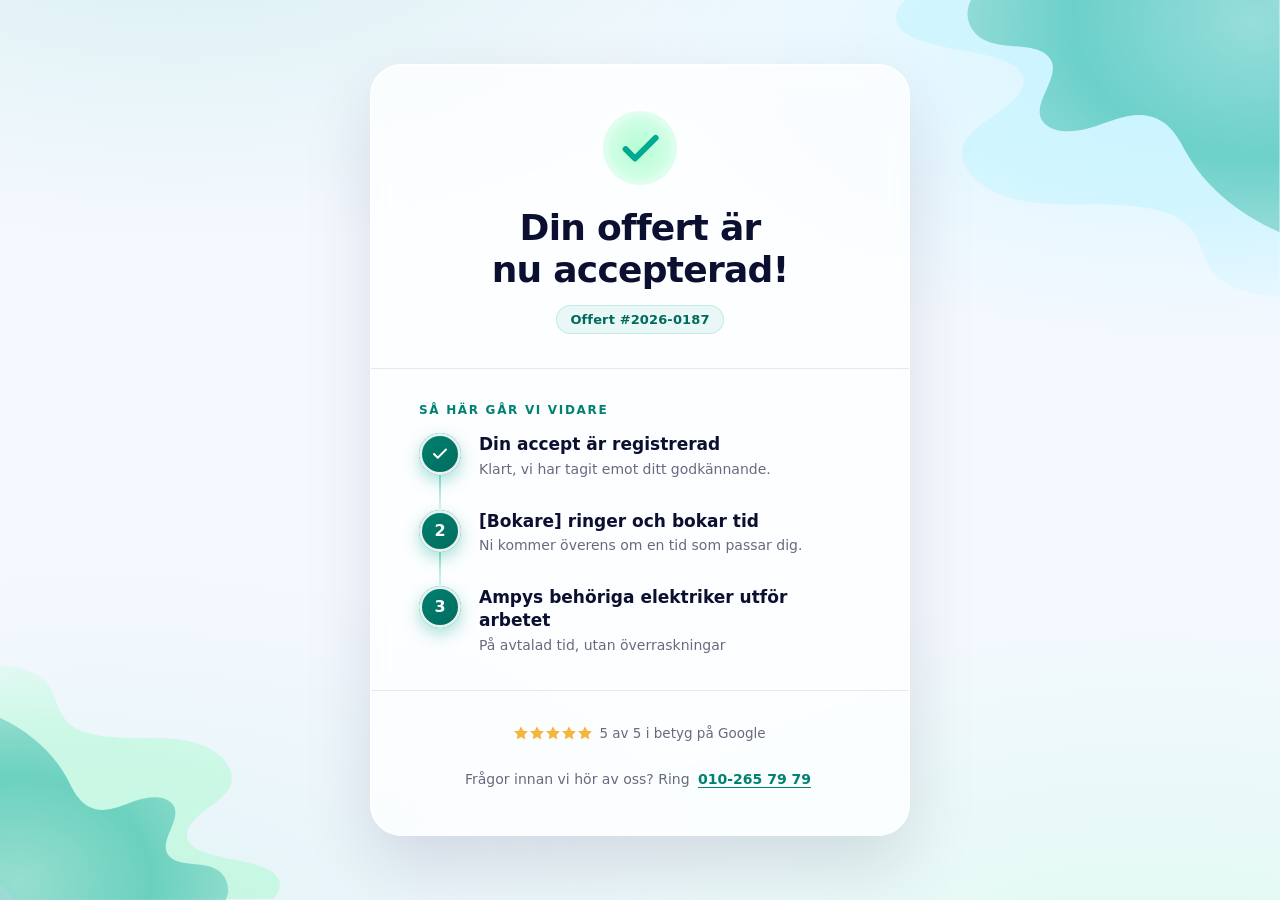
==== index.html @ ddfde717 "Google-betyget: "5 av 5 i betyg på Google" Samma ägarbekräftade sträng som offertsidan.  Co-Authored" ====
<!DOCTYPE html>
<html lang="sv">
<head>
  <meta charset="UTF-8">
  <meta name="viewport" content="width=device-width, initial-scale=1.0">
  <title>Offert accepterad · Ampy</title>
  <meta name="robots" content="noindex, nofollow">
  <meta name="referrer" content="no-referrer">
  <!-- Utan preload upptäcks fonten först när styles.css är parsad. På mobilnät
       hinner den inte före första målningen, och när den landar flyttas hela
       kortet 8 px (justify-content:center) — uppmätt CLS 0,125. -->
  <link rel="preload" href="fonts/Outfit-latin.woff2" as="font" type="font/woff2" crossorigin>
  <link rel="stylesheet" href="styles.css">
  <style>html,body{margin:0;padding:0;}</style>
</head>
<body>
<div class="oa">
  <svg class="oa__aurora oa__aurora--top" xmlns="http://www.w3.org/2000/svg" width="399" height="308" viewBox="0 0 399 308" fill="none" aria-hidden="true"><path opacity="0.55" d="M398.501 19.1624V307.416C377.203 307.609 355.83 302.624 342.317 293.968C312.351 274.723 324.249 243.073 290.832 225.49C271.296 215.211 241.478 212.776 213.863 212.505C186.248 212.274 157.751 213.588 131.605 208.757C82.3243 199.637 54.8562 166.596 75.5674 141.361C85.1886 129.652 102.742 120.339 116.035 109.712C129.329 99.0458 138.436 85.3657 128.668 73.6951C108.838 50.0062 34.0715 54.798 7.77845 32.9254C-4.04606 23.1097 -1.54896 10.2412 9.61455 0.0390625H391.001L398.501 19.1624Z" fill="url(#at_p0t)"></path><path opacity="0.6" d="M398.499 0V241.34C355.859 222.68 321.444 193.856 302.503 160.131C293.654 144.379 284.851 125.261 262.485 120.588C244.078 116.765 225.536 124.967 208.24 130.948C190.9 136.928 167.201 139.967 155.151 129.052C133.764 109.64 178.361 77.2222 157.196 57.6797C143.857 45.3595 116.646 50.4248 97.2152 43.8562C76.1396 36.6993 69.2478 15.8497 77.9626 0H398.499Z" fill="url(#at_p1t)"></path><defs><radialGradient id="at_p0t" cx="0" cy="0" r="1" gradientUnits="userSpaceOnUse" gradientTransform="translate(322.819 40.5771) scale(663.35 349.037)"><stop offset="0.5" stop-color="#b6f2ff"></stop><stop offset="1" stop-color="#f5f9ff"></stop></radialGradient><radialGradient id="at_p1t" cx="0" cy="0" r="1" gradientUnits="userSpaceOnUse" gradientTransform="translate(372.244 23.8562) scale(378.832 278.434)"><stop stop-color="#5cc5b6"></stop><stop offset="0.5" stop-color="#00a991"></stop><stop offset="0.87" stop-color="#5cc5b6"></stop></radialGradient></defs></svg>
  <svg class="oa__aurora oa__aurora--bottom" xmlns="http://www.w3.org/2000/svg" width="270" height="226" viewBox="0 0 270 226" fill="none" aria-hidden="true"><path opacity="0.55" d="M1.26485e-06 210.532L1.96698e-05 0.00397235C14.4308 -0.137147 28.9113 3.50376 38.0674 9.82597C58.37 23.8816 50.3087 46.9971 72.95 59.8391C86.1865 67.3467 106.39 69.1248 125.1 69.3224C143.81 69.4917 163.117 68.5321 180.832 72.0602C214.222 78.7211 232.833 102.853 218.8 121.283C212.281 129.835 200.389 136.637 191.382 144.399C182.375 152.188 176.205 162.18 182.823 170.703C196.258 188.005 246.915 184.505 264.73 200.48C272.741 207.649 271.05 217.047 263.486 224.499L14.5 225L1.26485e-06 210.532Z" fill="url(#at_p0b)"></path><path opacity="0.6" d="M3.05544e-05 225.579L3.06452e-05 50C28.9339 63.6081 52.2862 84.628 65.139 109.223C71.143 120.71 77.1168 134.652 92.2928 138.06C104.784 140.848 117.365 134.866 129.101 130.505C140.868 126.144 156.949 123.927 165.125 131.887C179.638 146.043 149.376 169.685 163.737 183.936C172.789 192.921 191.253 189.227 204.438 194.017C218.739 199.237 223.416 214.441 217.502 226L3.05544e-05 225.579Z" fill="url(#at_p1b)"></path><defs><radialGradient id="at_p0b" cx="0" cy="0" r="1" gradientUnits="userSpaceOnUse" gradientTransform="translate(51.2778 194.892) rotate(-180) scale(449.445 254.921)"><stop offset="0.5" stop-color="#a0fbc9"></stop><stop offset="1" stop-color="#f5f9ff"></stop></radialGradient><radialGradient id="at_p1b" cx="0" cy="0" r="1" gradientUnits="userSpaceOnUse" gradientTransform="translate(17.8152 208.603) rotate(-180) scale(257.059 203.052)"><stop stop-color="#5cc5b6"></stop><stop offset="0.5" stop-color="#00a991"></stop><stop offset="0.87" stop-color="#5cc5b6"></stop></radialGradient></defs></svg>

  <main class="oa__card">
    <!-- 1 · confirmation -->
    <section class="oa__section oa__head">
      <div class="oa__check" aria-hidden="true">
        <span class="oa__halo"></span>
        <svg class="oa__check-svg" width="100" height="100" viewBox="0 0 174 174" fill="none" xmlns="http://www.w3.org/2000/svg">
          <rect class="oa__disc" x="12" y="12" width="150" height="150" rx="75" fill="#55FF9A" fill-opacity="0.2" stroke="#ffffff" stroke-opacity="0.18" stroke-width="24"></rect>
          <path class="oa__tick" d="M118.582 66.3379L76.862 108.207L57.8984 89.1754" stroke="#00A991" stroke-width="12" stroke-linecap="round" stroke-linejoin="round"></path>
        </svg>
      </div>
      <h1 class="oa__title">Din offert är nu accepterad!</h1>
      <span class="oa__ref">Offert <span data-oa="offert.referens">#2026-0187</span></span>
    </section>

    <!-- 2 · what happens next -->
    <section class="oa__section">
      <div class="oa__next">
      <h2 class="oa__eyebrow">Så här går vi vidare</h2>
      <ol class="oa__steps">
        <li class="oa__step">
          <span class="oa__node" aria-hidden="true"><svg viewBox="0 0 24 24"><path d="M20 6L9 17l-5-5"/></svg></span>
          <span class="oa__step-text">Din accept är registrerad<small>Klart, vi har tagit emot ditt godkännande.</small></span>
        </li>
        <li class="oa__step">
          <span class="oa__node" aria-hidden="true"><span>2</span></span>
          <span class="oa__step-text">[Bokare] ringer och bokar tid<small>Ni kommer överens om en tid som passar dig.</small></span>
        </li>
        <li class="oa__step">
          <span class="oa__node" aria-hidden="true"><span>3</span></span>
          <span class="oa__step-text">Ampys behöriga elektriker utför arbetet<small>På avtalad tid, utan överraskningar</small></span>
        </li>
      </ol>
      </div>
    </section>

    <!-- 3 · trust + contact + close -->
    <section class="oa__section">
      <div class="oa__trust">
        <span class="oa__trust-item">
          <span class="oa__stars" aria-hidden="true">
            <svg viewBox="0 0 24 24" aria-hidden="true"><path d="M12 .587l3.668 7.431 8.2 1.192-5.934 5.784 1.401 8.166L12 18.896l-7.335 3.864 1.401-8.166L.132 9.21l8.2-1.192z"/></svg>
            <svg viewBox="0 0 24 24" aria-hidden="true"><path d="M12 .587l3.668 7.431 8.2 1.192-5.934 5.784 1.401 8.166L12 18.896l-7.335 3.864 1.401-8.166L.132 9.21l8.2-1.192z"/></svg>
            <svg viewBox="0 0 24 24" aria-hidden="true"><path d="M12 .587l3.668 7.431 8.2 1.192-5.934 5.784 1.401 8.166L12 18.896l-7.335 3.864 1.401-8.166L.132 9.21l8.2-1.192z"/></svg>
            <svg viewBox="0 0 24 24" aria-hidden="true"><path d="M12 .587l3.668 7.431 8.2 1.192-5.934 5.784 1.401 8.166L12 18.896l-7.335 3.864 1.401-8.166L.132 9.21l8.2-1.192z"/></svg>
            <svg viewBox="0 0 24 24" aria-hidden="true"><path d="M12 .587l3.668 7.431 8.2 1.192-5.934 5.784 1.401 8.166L12 18.896l-7.335 3.864 1.401-8.166L.132 9.21l8.2-1.192z"/></svg>
          </span>
          5 av 5 i betyg på Google
        </span>
      </div>
      <p class="oa__contact">Frågor innan vi hör av oss? Ring <a href="tel:+46102657979">010-265 79 79</a></p>
    </section>
  </main>
</div>
<script src="script.js"></script>
</body>
</html>
---- styles.css ----
/* Outfit självhostad. Sidan hämtade typsnittet från Google: enda sidan i hela
   flödet som gjorde det, och därmed enda sidan som bytte till systemtypsnitt
   när requesten inte gick fram (uppmätt: document.fonts.size === 0 och h1
   renderad i system-ui när fonts.gstatic.com blockerades). Filerna är
   samma produktionssubset som offertsidan använder. */
@font-face {
  font-family: 'Outfit'; font-style: normal; font-weight: 300 700; font-display: swap;
  src: url(fonts/Outfit-latin-ext.woff2) format('woff2');
  unicode-range: U+0100-02BA, U+02BD-02C5, U+02C7-02CC, U+02CE-02D7, U+02DD-02FF, U+0304, U+0308, U+0329, U+1D00-1DBF, U+1E00-1E9F, U+1EF2-1EFF, U+2020, U+20A0-20AB, U+20AD-20C0, U+2113, U+2C60-2C7F, U+A720-A7FF;
}
@font-face {
  font-family: 'Outfit'; font-style: normal; font-weight: 300 700; font-display: swap;
  src: url(fonts/Outfit-latin.woff2) format('woff2');
  unicode-range: U+0000-00FF, U+0131, U+0152-0153, U+02BB-02BC, U+02C6, U+02DA, U+02DC, U+0304, U+0308, U+0329, U+2000-206F, U+20AC, U+2122, U+2191, U+2193, U+2212, U+2215, U+FEFF, U+FFFD;
}

/* =========================================================================
   Ampy offert-accepterad-sida — styles  (scoped to .oa, all px, no deps)
   Same design language as the locked tack-sida (aurora + glass card + teal +
   Outfit + pale-mint check). Register: calm / serious / reassuring.
   v4 — first-principles review pass (composition · typography · a11y).
   ========================================================================= */
.oa{
  --ink:#0b1030; --ink-soft:rgba(11,16,48,.62);
  --teal:#00a991; --teal-deep:#018271; --teal-ink:#016a5d; --gold:#f6b53d; --line:rgba(11,16,48,.09);
  --ease:cubic-bezier(.16,.84,.44,1); --ease-soft:cubic-bezier(.33,1,.68,1);
  position:relative; z-index:0;
  min-height:100vh; min-height:100dvh;
  display:flex; flex-direction:column; align-items:center; justify-content:center;
  gap:16px; padding:clamp(32px,5vw,64px) clamp(16px,1.25vw + 12px,28px);
  overflow:hidden; box-sizing:border-box;
  font-family:"Outfit", system-ui, -apple-system, "Segoe UI", Roboto, sans-serif;
  color:var(--ink);
  background:
    radial-gradient(115% 85% at 14% -12%, rgba(0,169,145,.12) 0%, rgba(0,169,145,0) 46%),
    radial-gradient(105% 75% at 94% 6%,  rgba(182,242,255,.48) 0%, rgba(182,242,255,0) 44%),
    radial-gradient(120% 95% at 90% 112%, rgba(160,251,201,.28) 0%, rgba(160,251,201,0) 48%),
    radial-gradient(115% 90% at 8% 104%, rgba(0,169,145,.08) 0%, rgba(0,169,145,0) 46%),
    #f5f9ff;
  background-attachment:fixed;
  -webkit-font-smoothing:antialiased; text-rendering:optimizeLegibility;
}
.oa *,.oa *::before,.oa *::after{ box-sizing:border-box; }
.oa__aurora{ position:absolute; z-index:0; pointer-events:none; user-select:none; opacity:.8; height:auto; }
.oa__aurora--top{ top:0; right:0; width:clamp(200px,30vw,400px); }
.oa__aurora--bottom{ bottom:0; left:0; width:clamp(150px,22vw,280px); }

/* the sectioned glass card */
.oa__card{
  position:relative; z-index:1; width:100%; max-width:540px;
  display:flex; flex-direction:column;
  background:rgba(255,255,255,.74);
  border:1px solid rgba(255,255,255,.9);
  border-radius:clamp(24px,0.83vw + 21px,32px);
  box-shadow:0 30px 70px rgba(9,11,50,.12), inset 0 1px 0 rgba(255,255,255,.6);
  -webkit-backdrop-filter:blur(16px) saturate(1.1); backdrop-filter:blur(16px) saturate(1.1);
  overflow:hidden;
}
.oa__section{ padding:clamp(24px,3vw,34px) clamp(24px,4vw,48px); }
.oa__section + .oa__section{ border-top:1px solid var(--line); }

/* --- confirmation head --- */
.oa__head{ display:flex; flex-direction:column; align-items:center; text-align:center; gap:14px;
  padding-top:clamp(28px,3.4vw,40px); padding-bottom:clamp(24px,3vw,34px); }
.oa__check{ position:relative; width:clamp(72px,8.4vw,86px); height:clamp(72px,8.4vw,86px); display:grid; place-items:center;
  margin-bottom:2px; }
.oa__check-svg{ position:relative; z-index:2; width:100%; height:100%; overflow:visible; }
.oa__halo{ position:absolute; inset:6%; z-index:1; border-radius:50%;
  background:radial-gradient(circle, rgba(85,255,154,.30) 0%, rgba(85,255,154,0) 72%); animation:oa-halo 4s var(--ease-soft) infinite; }
.oa__disc{ transform-origin:center; animation:oa-disc 640ms var(--ease) both; }
.oa__tick{ stroke-dasharray:120; stroke-dashoffset:120; animation:oa-tick 560ms var(--ease) 300ms both; }
@keyframes oa-disc{ 0%{ transform:scale(.62); opacity:0; } 62%{ transform:scale(1.05); } 100%{ transform:scale(1); opacity:1; } }
@keyframes oa-tick{ to{ stroke-dashoffset:0; } }
@keyframes oa-halo{ 0%{ transform:scale(.8); opacity:0; } 34%{ opacity:.8; } 100%{ transform:scale(1.4); opacity:0; } }

.oa__title{ margin:0; font-size:clamp(26px,1.1vw + 23px,36px); line-height:1.16; font-weight:600; letter-spacing:-.02em; color:var(--ink); text-wrap:balance; }
.oa__ref{ display:inline-block; font-size:13px; font-weight:600; letter-spacing:.01em;
  color:var(--teal-ink); background:rgba(0,169,145,.08); border:1px solid rgba(0,169,145,.16);
  padding:6px 13px; border-radius:999px; }

/* --- next-steps: centred group, internally left-aligned --- */
.oa__next{ width:fit-content; max-width:100%; margin-inline:auto; }
.oa__eyebrow{ margin:0 0 16px; font-size:12px; font-weight:600; text-transform:uppercase; letter-spacing:.14em; color:var(--teal-deep); }
.oa__steps{ list-style:none; margin:0; padding:0; display:flex; flex-direction:column; gap:30px; }
/* FYND: kopplingslinjen hade fast height:60px medan nod-till-nod-avståndet
   varierar med radbrytningen. Uppmätt vid 390px: avstånden är 66px och 77px,
   alltså synliga glapp på 6px och 17px, medan de vid 560px och uppåt är 35px
   och linjen i stället sköt 25px förbi. Ankras nu i steget och sträcks från
   nodens underkant till nästa nods överkant, vilket är exakt vid varje
   texthöjd. align-items:flex-start ger noden samma linje som stegrubriken
   i stället för att flyta mitt i textblocket. */
.oa__step{ position:relative; display:flex; align-items:flex-start; gap:18px; }
.oa__node{ position:relative; z-index:1; flex:0 0 auto; width:42px; height:42px; border-radius:50%;
  display:grid; place-items:center; /* Vit text mot den ljusa änden av gradienten mätte 2,87:1. Mörkare släkte,
     samma familj, med variablerna så färgerna inte kan glida isär igen. */
  background:linear-gradient(145deg,var(--teal-deep),var(--teal-ink));
  box-shadow:0 6px 16px rgba(0,169,145,.34), inset 0 0 0 3px rgba(255,255,255,.9); }
.oa__step:not(:last-child)::after{ content:""; position:absolute; z-index:0;
  left:21px; margin-left:-1px; width:2px; top:42px; height:calc(100% - 12px);
  background:linear-gradient(180deg, rgba(0,169,145,.42), rgba(0,169,145,.12)); }
.oa__node span{ font-size:16px; font-weight:600; color:#fff; line-height:1; }
.oa__node svg{ width:18px; height:18px; fill:none; stroke:#fff; stroke-width:2.6; stroke-linecap:round; stroke-linejoin:round; }
.oa__step-text{ font-size:17px; line-height:1.35; font-weight:600; color:var(--ink); }
.oa__step-text small{ display:block; font-size:14px; font-weight:400; color:var(--ink-soft); line-height:1.4; margin-top:4px; }

/* --- trust + contact + close --- */
.oa__trust{ display:flex; flex-wrap:wrap; align-items:center; justify-content:center; gap:10px 18px; text-align:center; }
.oa__trust-item{ display:inline-flex; align-items:center; gap:7px; font-size:13.5px; color:var(--ink-soft); }
.oa__stars{ display:inline-flex; gap:2px; }
.oa__stars svg{ width:14px; height:14px; fill:var(--gold); }
.oa__contact{ margin:16px 0 0; text-align:center; font-size:14px; color:var(--ink-soft); }
/* Sidans enda kontroll mätte 89x18 px på alla bredder, mot kravet 44x44.
   De negativa marginalerna håller radhöjden oförändrad. Understrykning gör
   att länken inte skiljs från brödtexten med enbart färg. */
.oa__contact a{ display:inline-flex; align-items:center; justify-content:center;
  min-height:44px; padding:0 10px; margin:0 -6px;
  color:var(--teal-deep); font-weight:600; white-space:nowrap;
  text-decoration:underline; text-underline-offset:3px; }

/* Fokusringen i teal mätte 2,91:1 mot kortytan. Navy är samma ring som
   offertsidan använder (shared.css) och mäter långt över 3:1. */
.oa a:focus-visible{ outline:3px solid #090b32; outline-offset:3px; border-radius:12px; }

/* mobile */
@media (max-width:560px){
  .oa__trust-item{ font-size:14px; }
  .oa__title{ font-size:clamp(27px,6.5vw,31px); }
}

/* motion safety */
@media (prefers-reduced-motion: reduce){
  .oa__disc,.oa__tick,.oa__halo{ animation:none !important; }
  .oa__tick{ stroke-dashoffset:0; } .oa__halo{ opacity:.5; transform:scale(1.1); }
}

/* print — an accepted avtal is a document people save/print */
@media print{
  .oa{ min-height:auto; padding:0; background:#fff !important; display:block; }
  .oa__aurora, .oa__halo{ display:none !important; }
  .oa__card{ max-width:100%; box-shadow:none; border:1px solid #d5d9e4; border-radius:8px;
    background:#fff; -webkit-backdrop-filter:none; backdrop-filter:none; }
  .oa__tick{ stroke-dashoffset:0 !important; animation:none !important; }
  .oa__disc{ animation:none !important; opacity:1 !important; transform:none !important; }
}
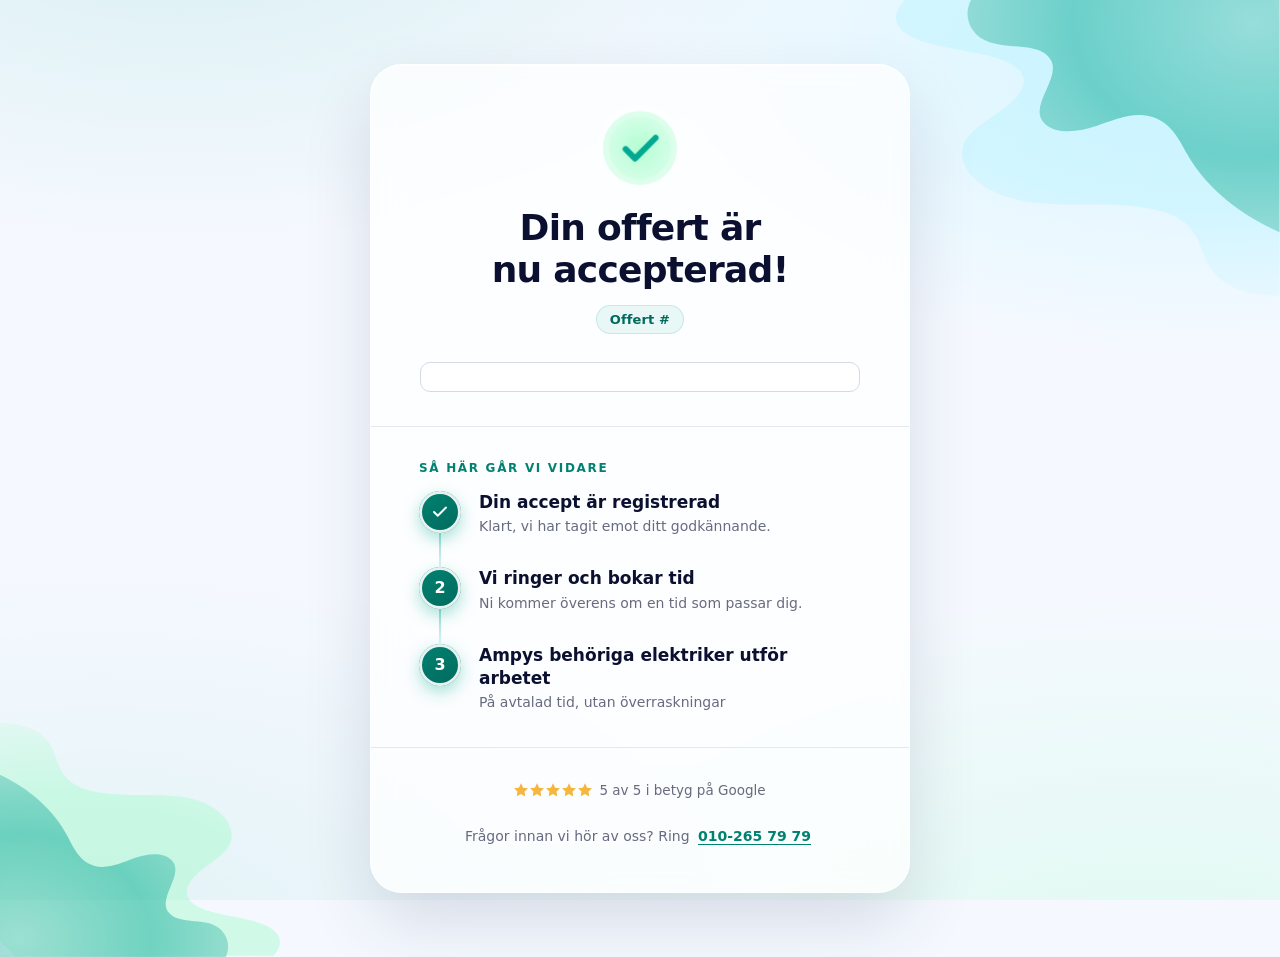
==== commit a90ec07d: "Sidan renderar ur ett kontrakt i stället för ur tre fasta strängar Orderbekräftelsen bar tre fält, v" ====
--- a/index.html
+++ b/index.html
@@ -3,7 +3,7 @@
 <head>
   <meta charset="UTF-8">
   <meta name="viewport" content="width=device-width, initial-scale=1.0">
-  <title>Offert accepterad · Ampy</title>
+  <title>Offert accepterad, Ampy</title>
   <meta name="robots" content="noindex, nofollow">
   <meta name="referrer" content="no-referrer">
   <!-- Utan preload upptäcks fonten först när styles.css är parsad. På mobilnät
@@ -28,32 +28,52 @@
           <path class="oa__tick" d="M118.582 66.3379L76.862 108.207L57.8984 89.1754" stroke="#00A991" stroke-width="12" stroke-linecap="round" stroke-linejoin="round"></path>
         </svg>
       </div>
-      <h1 class="oa__title">Din offert är nu accepterad!</h1>
-      <span class="oa__ref">Offert <span data-oa="offert.referens">#2026-0187</span></span>
+      <h1 class="oa__title" id="oaTitel">Din offert är nu accepterad!</h1>
+      <span class="oa__ref" id="oaRef" hidden><span id="oaRefEtikett">Offert</span> #<span id="oaRefNr" data-oa="offert.referens"></span></span>
+      <!-- KVITTOT. Sidan visade noll forekomster av "kr": kunden tryckte
+           acceptera pa ett belopp och fick tillbaka en bock utan tal.
+           Formen ar laddboxrepots egen, gemensamt/block/skarm-accept.html
+           rad 23 till 26, sa de tva kopiorna av skarmen inte drar isar.
+           Ett tal, inte ett kort: raderna star i sin egen sektion under. -->
+      <p class="oa__kvitto" id="oaKvitto" hidden>
+        <span class="oa__kvitto-rad"><span id="oaPaket"></span><b class="kr" id="oaTotal"></b></span>
+        <span class="oa__kvitto-not" id="oaKvittoNot"></span>
+      </p>
     </section>
 
-    <!-- 2 · what happens next -->
+    <!-- 2 · det kunden faktiskt accepterade -->
+    <section class="oa__section oa__order" id="oaOrder" hidden>
+      <h2 class="oa__eyebrow">Det här accepterade du</h2>
+      <p class="oa__prod" id="oaProd" hidden><b id="oaProdRubrik"></b><span id="oaProdUnder"></span></p>
+      <ul class="oa__rader" id="oaRader"></ul>
+      <p class="oa__not" id="oaNot" hidden></p>
+      <h3 class="oa__ingar-rubrik" id="oaIngarRubrik" hidden>Allt som ingår</h3>
+      <ul class="oa__ingar" id="oaIngar" hidden></ul>
+      <p class="oa__fin" id="oaFin" hidden></p>
+    </section>
+
+    <!-- 3 · what happens next -->
     <section class="oa__section">
       <div class="oa__next">
       <h2 class="oa__eyebrow">Så här går vi vidare</h2>
-      <ol class="oa__steps">
+      <ol class="oa__steps" id="oaSteps">
         <li class="oa__step">
           <span class="oa__node" aria-hidden="true"><svg viewBox="0 0 24 24"><path d="M20 6L9 17l-5-5"/></svg></span>
-          <span class="oa__step-text">Din accept är registrerad<small>Klart, vi har tagit emot ditt godkännande.</small></span>
+          <span class="oa__step-text"><span data-oa-steg="1">Din accept är registrerad</span><small data-oa-steg-under="1">Klart, vi har tagit emot ditt godkännande.</small></span>
         </li>
         <li class="oa__step">
           <span class="oa__node" aria-hidden="true"><span>2</span></span>
-          <span class="oa__step-text">[Bokare] ringer och bokar tid<small>Ni kommer överens om en tid som passar dig.</small></span>
+          <span class="oa__step-text"><span data-oa-steg="2">Vi ringer och bokar tid</span><small data-oa-steg-under="2">Ni kommer överens om en tid som passar dig.</small></span>
         </li>
         <li class="oa__step">
           <span class="oa__node" aria-hidden="true"><span>3</span></span>
-          <span class="oa__step-text">Ampys behöriga elektriker utför arbetet<small>På avtalad tid, utan överraskningar</small></span>
+          <span class="oa__step-text"><span data-oa-steg="3">Ampys behöriga elektriker utför arbetet</span><small data-oa-steg-under="3">På avtalad tid, utan överraskningar</small></span>
         </li>
       </ol>
       </div>
     </section>
 
-    <!-- 3 · trust + contact + close -->
+    <!-- 4 · trust + contact + close -->
     <section class="oa__section">
       <div class="oa__trust">
         <span class="oa__trust-item">
--- a/styles.css
+++ b/styles.css
@@ -78,6 +78,82 @@
   color:var(--teal-ink); background:rgba(0,169,145,.08); border:1px solid rgba(0,169,145,.16);
   padding:6px 13px; border-radius:999px; }
 
+/* --- kvittot i huvudet -------------------------------------------------
+   Ett tal, inte ett kort: sidan ar en bekraftelse och inte en andra offert.
+   Formen ar porterad ordagrant ur laddboxrepots gemensamt/system.css
+   rad 1371 till 1377, dar den bor bakom #skarmAccept. Tva skillnader, bada
+   avsiktliga: align-self:stretch gor rutan till en riktig ruta i stallet for
+   att krympa till sitt innehall i den centrerade kolumnen, och noten fylls
+   ur kontraktet i stallet for att sta som fast text. */
+/* UPPMATT: rutan blev 228 px bred i en 295 px bred spalt. align-self:stretch
+   ar utslaget sa fort marginalerna ar auto i tvarriktningen, for auto-
+   marginaler ater upp det fria utrymmet fore justeringen. width:100% loser
+   bredden mot behallaren oavsett align-items:center i .oa__head. */
+.oa__kvitto{ width:100%; display:flex; flex-direction:column; gap:4px;
+  margin:14px auto 0; max-width:440px; padding:12px 16px; text-align:left;
+  background:#fff; border:1px solid #d5d9e4; border-radius:10px; }
+.oa__kvitto-rad{ display:flex; justify-content:space-between; align-items:baseline; gap:16px;
+  font-size:15px; font-weight:600; color:#0b1030; }
+.oa__kvitto-rad > span:first-child{ min-width:0; overflow-wrap:break-word; }
+.oa__kvitto-rad b{ flex:0 0 auto; font-size:19px; font-weight:800;
+  font-variant-numeric:tabular-nums; white-space:nowrap; }
+.oa__kvitto-not{ font-size:12px; font-weight:400; color:#5b6480; }
+
+/* --- ordersektionen ----------------------------------------------------
+   Samma .oa__section-grammatik som de tre sektioner som redan fanns: samma
+   padding, samma harline over, samma eyebrow. Inga nya farger, ingen ny
+   radie, ingen ny skugga. Raderna ar laddboxrepots .o-sumrow i den har
+   sidans skala. */
+.oa__prod{ margin:0 0 14px; font-size:17px; line-height:1.35; font-weight:600; color:var(--ink); }
+.oa__prod span{ display:block; font-size:14px; font-weight:400; color:var(--ink-soft); margin-top:3px; }
+.oa__rader{ list-style:none; margin:0; padding:0; display:flex; flex-direction:column; }
+.oa__rader:empty{ display:none; }
+.oa__rad{ display:flex; align-items:baseline; justify-content:space-between; gap:14px;
+  padding:9px 0; border-top:1px solid var(--line); font-size:15px; line-height:1.35; }
+.oa__rad:first-child{ border-top:0; padding-top:0; }
+.oa__rad--huvud{ font-weight:600; }
+.oa__rad-text{ min-width:0; overflow-wrap:break-word; }
+.oa__rad-text small{ display:block; font-size:13px; font-weight:400; color:var(--ink-soft);
+  line-height:1.4; margin-top:2px; }
+/* Pottmarkningen ar INTE radens spec: den sager vilket avdrag raden hor till
+   och star bara nar ordern har tva potter. Samma behandling som
+   tillaggsmallens .o-art__pott (offerter/tillagg/stil.css rad 23): mindre,
+   ljusare, lite bredare satt, sa den laser som en etikett och inte som mer
+   text om produkten. */
+/* RAKNAT: rgba(11,16,48,.5) mot kortytan mater omkring 3,3:1, alltsa under
+   4,5:1 for brodtext i 11 px. --ink-soft (.62) ar den ljusaste ton sidan redan
+   anvander och mater over 4,5:1. Etiketten skiljs darfor med storlek och
+   sparrning, inte med annu ljusare gratt. */
+.oa__rad-pott{ font-size:11px !important; letter-spacing:.02em;
+  color:var(--ink-soft) !important; margin-top:3px !important; }
+.oa__rad-pris{ flex:0 0 auto; font-weight:600; font-variant-numeric:tabular-nums; white-space:nowrap; }
+/* "ingen kostnad nu" och "dras nar de bestallt" ar ord, inte tal. De far
+   darfor inte brodtextens vikt eller sifferbredden: en intresseanmalan som
+   ser ut som en prisrad laser som nagot kunden har kopt. */
+.oa__rad-pris--ord{ font-weight:400; font-size:13px; color:var(--ink-soft); white-space:normal; text-align:right; }
+.oa__not{ margin:10px 0 0; font-size:12.5px; line-height:1.45; color:var(--ink-soft); }
+.oa__ingar-rubrik{ margin:18px 0 10px; font-size:13px; font-weight:600; color:var(--ink); }
+.oa__ingar{ list-style:none; margin:0; padding:0; display:flex; flex-direction:column; gap:9px; font-size:15px; }
+.oa__ingar li{ display:flex; align-items:flex-start; gap:10px; line-height:1.35; }
+.oa__ingar li > span span{ display:block; font-size:13px; color:var(--ink-soft); line-height:1.4; margin-top:1px; }
+/* EN BOCK, INTE TVA. Samma vektor som varje punktlista i offerten,
+   gemensamt/bitar.py rad 10 till 11, sa listan pa bekraftelsen och listan i
+   offerten bar samma symbol. Brickan ritas i CSS, inte i svg: border-radius
+   ger en rund cirkel vid varje storlek. */
+.oa__bock{ flex:0 0 auto; width:18px; height:18px; margin-top:2px; border-radius:50%;
+  background:rgba(0,169,145,.12); display:grid; place-items:center; }
+.oa__bock svg{ width:11px; height:11px; fill:none; stroke:var(--teal-ink);
+  stroke-width:1.9; stroke-linecap:round; stroke-linejoin:round; }
+/* Finstilten. Villkoret star EN gang, har, och inte en gang per rad:
+   hedging-direktivet 2026-08-15. */
+.oa__fin{ margin:16px 0 0; font-size:12.5px; line-height:1.5; color:var(--ink-soft); }
+/* UPPMATT: lanken ar sidans enda kontroll utover telefonnumret och maste
+   ha 44 px traffyta. Inline i finstilten slog de 44 pixlarna ut radavstandet
+   i det stycke den stod i. Egen rad, egen traffyta, oforandrad brodtext. */
+.oa__fin a{ display:flex; align-items:center; width:fit-content; min-height:44px;
+  padding:0 8px; margin:2px 0 -6px -8px;
+  color:var(--teal-deep); font-weight:600; text-decoration:underline; text-underline-offset:3px; }
+
 /* --- next-steps: centred group, internally left-aligned --- */
 .oa__next{ width:fit-content; max-width:100%; margin-inline:auto; }
 .oa__eyebrow{ margin:0 0 16px; font-size:12px; font-weight:600; text-transform:uppercase; letter-spacing:.14em; color:var(--teal-deep); }
@@ -125,6 +201,9 @@
 @media (max-width:560px){
   .oa__trust-item{ font-size:14px; }
   .oa__title{ font-size:clamp(27px,6.5vw,31px); }
+  .oa__rad{ gap:10px; font-size:14.5px; }
+  .oa__ingar{ font-size:14.5px; }
+  .oa__kvitto-rad{ gap:10px; }
 }
 
 /* motion safety */
@@ -141,4 +220,11 @@
     background:#fff; -webkit-backdrop-filter:none; backdrop-filter:none; }
   .oa__tick{ stroke-dashoffset:0 !important; animation:none !important; }
   .oa__disc{ animation:none !important; opacity:1 !important; transform:none !important; }
-}
+  .oa__kvitto, .oa__order, .oa__rad, .oa__ingar li{ break-inside:avoid; }
+  /* Lasbart pa papper: .62 och #5b6480 mot vitt ar for ljust i tryck. */
+  .oa__fin, .oa__not, .oa__kvitto-not, .oa__rad-text small,
+  .oa__ingar li > span span, .oa__prod span{ color:#3b4256 !important; }
+  /* En understruken lank utan adress ar inget villkor pa papper. */
+  .oa__fin a{ display:inline; min-height:0; padding:0; margin:0; }
+  .oa__fin a::after{ content:" (" attr(href) ")"; font-weight:400; text-decoration:none; }
+}
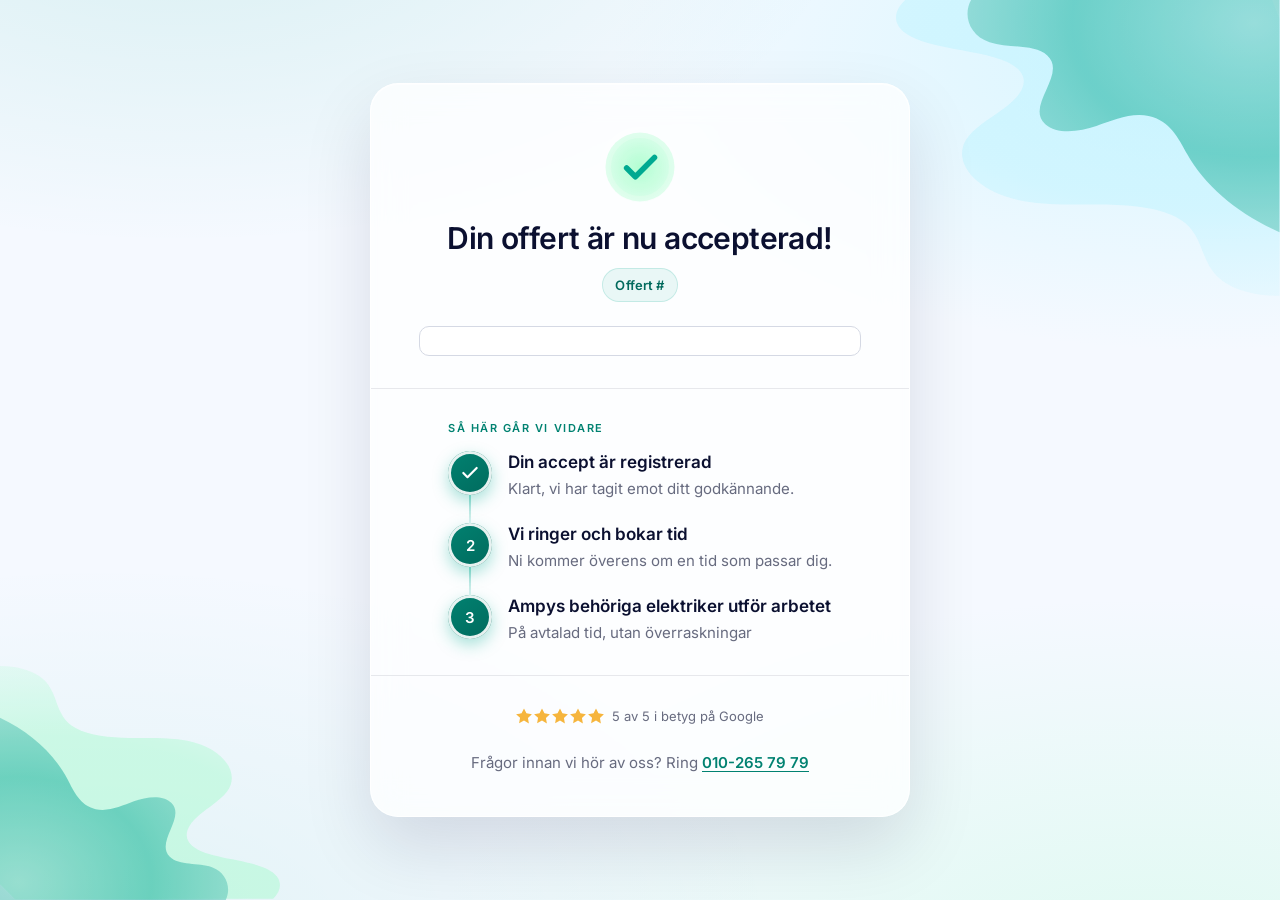
==== commit 29533a81: "Inter, självhostad: ägarbeslut 20 oktober implementerat Sidan stod i Outfit, alltså i husets typsnit" ====
--- a/index.html
+++ b/index.html
@@ -8,8 +8,11 @@
   <meta name="referrer" content="no-referrer">
   <!-- Utan preload upptäcks fonten först när styles.css är parsad. På mobilnät
        hinner den inte före första målningen, och när den landar flyttas hela
-       kortet 8 px (justify-content:center) — uppmätt CLS 0,125. -->
-  <link rel="preload" href="fonts/Outfit-latin.woff2" as="font" type="font/woff2" crossorigin>
+       kortet 8 px (justify-content:center): uppmätt CLS 0,125.
+       BARA latinfilen. latin-ext hämtas av unicode-range när ett tecken ur det
+       området står på sidan, och svensk text har inget sådant tecken: en preload
+       av båda hade hämtat 85 kB som aldrig används. -->
+  <link rel="preload" href="fonts/Inter-latin.woff2" as="font" type="font/woff2" crossorigin>
   <link rel="stylesheet" href="styles.css">
   <style>html,body{margin:0;padding:0;}</style>
 </head>
--- a/styles.css
+++ b/styles.css
@@ -1,21 +1,50 @@
-/* Outfit självhostad. Sidan hämtade typsnittet från Google: enda sidan i hela
-   flödet som gjorde det, och därmed enda sidan som bytte till systemtypsnitt
+/* INTER, SJÄLVHOSTAD.
+
+   ÄGARBESLUT 20 OKTOBER, ORDAGRANT UR OFFERTREPOTS bygg.py:
+       "Agarbeslut 20 okt: Inter for ALLA offertmallar. Storst x-hojd av de
+        fyra kandidaterna, och det ar hela skillnaden vid 13 och 15 px."
+   Vikterna där är 300;400;500;600;700;800, och gemensamt/system.css sätter
+   font-family:"Inter". Den här sidan stod kvar i Outfit, alltså i husets
+   typsnitt FRÅN FÖRE 16 oktober, och den kommentar som stod här påstod att
+   filerna var "samma produktionssubset som offertsidan använder". Det var
+   inte sant. Samma kort renderades i två typsnitt i två repon.
+
+   SJÄLVHOSTAD, OCH DET ÄR MED FLIT. Offertmallarna hämtar Inter från
+   fonts.googleapis.com, vilket skickar kundens IP-adress till Google på en
+   sida som bär hennes namn och hennes pris. Bekräftelsen gör det inte, och
+   den gör det inte heller av ett andra skäl: den hämtade typsnittet från
+   Google tidigare och var då enda sidan i flödet som bytte till systemtypsnitt
    när requesten inte gick fram (uppmätt: document.fonts.size === 0 och h1
-   renderad i system-ui när fonts.gstatic.com blockerades). Filerna är
-   samma produktionssubset som offertsidan använder. */
+   renderad i system-ui när fonts.gstatic.com blockerades).
+
+   VIKTOMFÅNGET ÄR 300 TILL 800, inte filens fulla 100 till 900: det är de
+   vikter ägaren beställde. Outfitfilen bar 300 till 700, så kvittots
+   font-weight:800 klamrades tyst till 700 i tolv dagar. Nu renderas den som
+   den är skriven.
+
+   Filerna är Inter 5.2.8 (@fontsource-variable/inter), OFL-1.1, licensen
+   ligger i fonts/Inter-OFL.txt. Unicode-områdena är ord för ord desamma som
+   Outfits var, så bytet är en ren ersättning: latin-ext hämtas bara om ett
+   tecken ur det området faktiskt står på sidan, vilket svensk text inte har. */
 @font-face {
-  font-family: 'Outfit'; font-style: normal; font-weight: 300 700; font-display: swap;
-  src: url(fonts/Outfit-latin-ext.woff2) format('woff2');
+  font-family: 'Inter'; font-style: normal; font-weight: 300 800; font-display: swap;
+  src: url(fonts/Inter-latin-ext.woff2) format('woff2');
   unicode-range: U+0100-02BA, U+02BD-02C5, U+02C7-02CC, U+02CE-02D7, U+02DD-02FF, U+0304, U+0308, U+0329, U+1D00-1DBF, U+1E00-1E9F, U+1EF2-1EFF, U+2020, U+20A0-20AB, U+20AD-20C0, U+2113, U+2C60-2C7F, U+A720-A7FF;
 }
 @font-face {
-  font-family: 'Outfit'; font-style: normal; font-weight: 300 700; font-display: swap;
-  src: url(fonts/Outfit-latin.woff2) format('woff2');
+  font-family: 'Inter'; font-style: normal; font-weight: 300 800; font-display: swap;
+  src: url(fonts/Inter-latin.woff2) format('woff2');
   unicode-range: U+0000-00FF, U+0131, U+0152-0153, U+02BB-02BC, U+02C6, U+02DA, U+02DC, U+0304, U+0308, U+0329, U+2000-206F, U+20AC, U+2122, U+2191, U+2193, U+2212, U+2215, U+FEFF, U+FFFD;
 }
 
 /* =========================================================================
-   Ampy offert-accepterad-sida — styles  (scoped to .oa, all px, no deps)
+   Ampy offert-accepterad-sida, styles. Scopad till .oa, inga beroenden.
+   VARJE langd kommer ur husets skalor i tokenblocket nedan. Undantagen ar
+   namngivna och bara dessa: kortets max-width 540, aurorans egna bredder,
+   harlinjer och ramar (1 px, 2 px), skuggor och blur, fokusringen (3 px),
+   understrykningens avstand (3 px), pillrets 999px och cirklarnas 50%,
+   samt bockens glyf pa 10 px, som ar husets eget matt i .o-bock svg.
+   verktyg/skala.py raknar dem at dig.
    Same design language as the locked tack-sida (aurora + glass card + teal +
    Outfit + pale-mint check). Register: calm / serious / reassuring.
    v4 — first-principles review pass (composition · typography · a11y).
@@ -24,12 +53,43 @@
   --ink:#0b1030; --ink-soft:rgba(11,16,48,.62);
   --teal:#00a991; --teal-deep:#018271; --teal-ink:#016a5d; --gold:#f6b53d; --line:rgba(11,16,48,.09);
   --ease:cubic-bezier(.16,.84,.44,1); --ease-soft:cubic-bezier(.33,1,.68,1);
+
+  /* ---- HUSETS SKALOR, ORDAGRANT UR gemensamt/system.css RAD 19 TILL 42 ----
+     Fore det har passet hade sidan 11 renderade typstorlekar (uppmatt i
+     Chrome vid 390 px: 27, 19, 17, 16, 15, 14.5, 14, 13, 12.5, 12, 11) dar
+     huset har SJU, och 18 langder utanfor avstandsskalan (3, 6, 7, 9, 10,
+     13, 14, 18, 28, 30, 34, 40). Ett varde utanfor skalan ar en bugg, inte
+     en smaksak (gemensamt/FALLOR.md, "Rytm och luft").
+
+     SPACING. Enda tillatna varden for gap, padding och margin. */
+  --s0:2px; --s1:4px; --s2:8px; --s3:12px; --s4:16px; --s5:24px; --s6:32px; --s7:48px; --s8:64px;
+  /* RYTM. Fyra nivaer, allt vertikalt avstand kommer harifran. */
+  --rytm-sektion:var(--s7);  /* 48, mellan kapitel */
+  --rytm-grupp:var(--s5);    /* 24, mellan grupper i ett kapitel */
+  --rytm-block:var(--s4);    /* 16, mellan block i en grupp */
+  --rytm-rad:var(--s2);      /* 8, mellan rader i en lista */
+  --rytm-nara:var(--s3);     /* 12, rubrik till sitt eget innehall */
+  /* STORLEKAR. Komponenters egna matt, aldrig spacing. 44 ar traffytans golv. */
+  --z1:16px; --z2:20px; --z3:24px; --z4:32px; --z5:44px; --z6:48px;
+  /* SJU TYPSTORLEKAR, inte fler. Brodtext ar 17 eller 15. */
+  --t1:30px; --t2:24px; --t3:20px; --t4:17px; --t5:15px; --t6:13px; --t7:11px;
+  /* RADIER. Husets fyra, plus 999px for pillret och 50% for cirklarna. */
+  --r1:10px; --r2:14px; --r3:20px; --r4:28px;
+  /* Bocken och noden ar komponentmatt. Noden ar z5, alltsa traffytans golv:
+     den ar inte klickbar, men 44 ar talet huset redan har for "sa stor ska
+     en rund kontroll vara", och kopplingslinjen raknas ur den. */
+  --nod:var(--z5);
+  --steg-gap:var(--rytm-grupp);
+  /* Bocken i hjalten ar sidans ENDA signaturfigur och har sitt eget matt. */
+  --check:80px;
+
   position:relative; z-index:0;
   min-height:100vh; min-height:100dvh;
   display:flex; flex-direction:column; align-items:center; justify-content:center;
-  gap:16px; padding:clamp(32px,5vw,64px) clamp(16px,1.25vw + 12px,28px);
+  gap:var(--s4); padding:clamp(var(--s6),5vw,var(--s8)) clamp(var(--s4),calc(1.25vw + var(--s3)),var(--s5));
   overflow:hidden; box-sizing:border-box;
-  font-family:"Outfit", system-ui, -apple-system, "Segoe UI", Roboto, sans-serif;
+  /* Samma stack som gemensamt/system.css rad 599, med Inter först. */
+  font-family:"Inter", system-ui, -apple-system, "Segoe UI", Roboto, sans-serif;
   color:var(--ink);
   background:
     radial-gradient(115% 85% at 14% -12%, rgba(0,169,145,.12) 0%, rgba(0,169,145,0) 46%),
@@ -51,19 +111,19 @@
   display:flex; flex-direction:column;
   background:rgba(255,255,255,.74);
   border:1px solid rgba(255,255,255,.9);
-  border-radius:clamp(24px,0.83vw + 21px,32px);
+  border-radius:var(--r4);
   box-shadow:0 30px 70px rgba(9,11,50,.12), inset 0 1px 0 rgba(255,255,255,.6);
   -webkit-backdrop-filter:blur(16px) saturate(1.1); backdrop-filter:blur(16px) saturate(1.1);
   overflow:hidden;
 }
-.oa__section{ padding:clamp(24px,3vw,34px) clamp(24px,4vw,48px); }
+.oa__section{ padding:clamp(var(--s5),3vw,var(--s6)) clamp(var(--s5),4vw,var(--s7)); }
 .oa__section + .oa__section{ border-top:1px solid var(--line); }
 
 /* --- confirmation head --- */
-.oa__head{ display:flex; flex-direction:column; align-items:center; text-align:center; gap:14px;
-  padding-top:clamp(28px,3.4vw,40px); padding-bottom:clamp(24px,3vw,34px); }
-.oa__check{ position:relative; width:clamp(72px,8.4vw,86px); height:clamp(72px,8.4vw,86px); display:grid; place-items:center;
-  margin-bottom:2px; }
+.oa__head{ display:flex; flex-direction:column; align-items:center; text-align:center; gap:var(--s3);
+  padding-top:clamp(var(--s6),3.4vw,var(--s7)); padding-bottom:clamp(var(--s5),3vw,var(--s6)); }
+.oa__check{ position:relative; width:var(--check); height:var(--check); display:grid; place-items:center;
+  margin-bottom:var(--s0); }
 .oa__check-svg{ position:relative; z-index:2; width:100%; height:100%; overflow:visible; }
 .oa__halo{ position:absolute; inset:6%; z-index:1; border-radius:50%;
   background:radial-gradient(circle, rgba(85,255,154,.30) 0%, rgba(85,255,154,0) 72%); animation:oa-halo 4s var(--ease-soft) infinite; }
@@ -73,10 +133,14 @@
 @keyframes oa-tick{ to{ stroke-dashoffset:0; } }
 @keyframes oa-halo{ 0%{ transform:scale(.8); opacity:0; } 34%{ opacity:.8; } 100%{ transform:scale(1.4); opacity:0; } }
 
-.oa__title{ margin:0; font-size:clamp(26px,1.1vw + 23px,36px); line-height:1.16; font-weight:600; letter-spacing:-.02em; color:var(--ink); text-wrap:balance; }
-.oa__ref{ display:inline-block; font-size:13px; font-weight:600; letter-spacing:.01em;
+/* UPPMATT: clampen landade pa 27 px vid 390 och 35,98 vid 1180, alltsa pa
+   ingen av husets sju storlekar och over toppsteget 30. Flat --t1, och
+   --t2 under 560 (bada husets egna steg). Husets .t-display ar ocksa flat
+   30 px, inte fluid. */
+.oa__title{ margin:0; font-size:var(--t1); line-height:1.16; font-weight:600; letter-spacing:-.02em; color:var(--ink); text-wrap:balance; }
+.oa__ref{ display:inline-block; font-size:var(--t6); font-weight:600; letter-spacing:.01em;
   color:var(--teal-ink); background:rgba(0,169,145,.08); border:1px solid rgba(0,169,145,.16);
-  padding:6px 13px; border-radius:999px; }
+  padding:var(--s2) var(--s3); border-radius:999px; }
 
 /* --- kvittot i huvudet -------------------------------------------------
    Ett tal, inte ett kort: sidan ar en bekraftelse och inte en andra offert.
@@ -89,32 +153,46 @@
    ar utslaget sa fort marginalerna ar auto i tvarriktningen, for auto-
    marginaler ater upp det fria utrymmet fore justeringen. width:100% loser
    bredden mot behallaren oavsett align-items:center i .oa__head. */
-.oa__kvitto{ width:100%; display:flex; flex-direction:column; gap:4px;
-  margin:14px auto 0; max-width:440px; padding:12px 16px; text-align:left;
-  background:#fff; border:1px solid #d5d9e4; border-radius:10px; }
-.oa__kvitto-rad{ display:flex; justify-content:space-between; align-items:baseline; gap:16px;
-  font-size:15px; font-weight:600; color:#0b1030; }
+/* UPPMATT 2026-10-24, fore och efter i Chrome: max-width:440px holl kvittot
+   smalare an raderna i sektionen under sa fort sektionens innermatt kom
+   over 440 px, alltsa fran omkring 590 px fonsterbredd och uppat. Vid
+   1180 matte kvittots hogerkant 810,0 och radernas 811,8: 1,8 px isar.
+   Talen staplas under varandra och ska vara lodratt i linje. Bredden styrs
+   nu av sektionens innermatt, som ar samma matt raderna far. Efter: 811,8
+   mot 811,8 vid 1180 och 348,1 mot 348,1 vid 390. */
+.oa__kvitto{ width:100%; display:flex; flex-direction:column; gap:var(--s1);
+  margin:var(--s3) auto 0; padding:var(--s3) var(--s4); text-align:left;
+  background:#fff; border:1px solid #d5d9e4; border-radius:var(--r1); }
+.oa__kvitto-rad{ display:flex; justify-content:space-between; align-items:baseline; gap:var(--s4);
+  font-size:var(--t5); font-weight:600; color:#0b1030; }
 .oa__kvitto-rad > span:first-child{ min-width:0; overflow-wrap:break-word; }
-.oa__kvitto-rad b{ flex:0 0 auto; font-size:19px; font-weight:800;
+.oa__kvitto-rad b{ flex:0 0 auto; font-size:var(--t3); font-weight:800;
   font-variant-numeric:tabular-nums; white-space:nowrap; }
-.oa__kvitto-not{ font-size:12px; font-weight:400; color:#5b6480; }
+.oa__kvitto-not{ font-size:var(--t6); font-weight:400; color:#5b6480; }
 
 /* --- ordersektionen ----------------------------------------------------
    Samma .oa__section-grammatik som de tre sektioner som redan fanns: samma
    padding, samma harline over, samma eyebrow. Inga nya farger, ingen ny
    radie, ingen ny skugga. Raderna ar laddboxrepots .o-sumrow i den har
    sidans skala. */
-.oa__prod{ margin:0 0 14px; font-size:17px; line-height:1.35; font-weight:600; color:var(--ink); }
-.oa__prod span{ display:block; font-size:14px; font-weight:400; color:var(--ink-soft); margin-top:3px; }
+/* VIKTEN 900 VAR INGEN DESIGN, DEN VAR EN UA-STANDARD. Produktnamnet står
+   i ett <b>, och webbläsarens font-weight:bolder räknar upp från stycket:
+   600 blir 900. Outfitfilen bar 300 till 700 och klamrade det tyst till
+   700, så ingen såg det. Inter bär 300 till 800 och hade renderat 800,
+   alltså tyngre än någon annan text på sidan utom totalen. Husets .t-h3 är
+   17/600, och det är vad produktraden är. Skrivet, inte ärvt. */
+.oa__prod{ margin:0 0 var(--s3); font-size:var(--t4); line-height:1.35; font-weight:600; color:var(--ink); }
+.oa__prod b{ font-weight:600; }
+.oa__prod span{ display:block; font-size:var(--t6); font-weight:400; color:var(--ink-soft); margin-top:var(--s1); }
 .oa__rader{ list-style:none; margin:0; padding:0; display:flex; flex-direction:column; }
 .oa__rader:empty{ display:none; }
-.oa__rad{ display:flex; align-items:baseline; justify-content:space-between; gap:14px;
-  padding:9px 0; border-top:1px solid var(--line); font-size:15px; line-height:1.35; }
+.oa__rad{ display:flex; align-items:baseline; justify-content:space-between; gap:var(--s3);
+  padding:var(--rytm-rad) 0; border-top:1px solid var(--line); font-size:var(--t5); line-height:1.35; }
 .oa__rad:first-child{ border-top:0; padding-top:0; }
 .oa__rad--huvud{ font-weight:600; }
 .oa__rad-text{ min-width:0; overflow-wrap:break-word; }
-.oa__rad-text small{ display:block; font-size:13px; font-weight:400; color:var(--ink-soft);
-  line-height:1.4; margin-top:2px; }
+.oa__rad-text small{ display:block; font-size:var(--t6); font-weight:400; color:var(--ink-soft);
+  line-height:1.4; margin-top:var(--s0); }
 /* Pottmarkningen ar INTE radens spec: den sager vilket avdrag raden hor till
    och star bara nar ordern har tva potter. Samma behandling som
    tillaggsmallens .o-art__pott (offerter/tillagg/stil.css rad 23): mindre,
@@ -124,86 +202,104 @@
    4,5:1 for brodtext i 11 px. --ink-soft (.62) ar den ljusaste ton sidan redan
    anvander och mater over 4,5:1. Etiketten skiljs darfor med storlek och
    sparrning, inte med annu ljusare gratt. */
-.oa__rad-pott{ font-size:11px !important; letter-spacing:.02em;
-  color:var(--ink-soft) !important; margin-top:3px !important; }
+.oa__rad-pott{ font-size:var(--t7) !important; letter-spacing:.02em;
+  color:var(--ink-soft) !important; margin-top:var(--s0) !important; }
 .oa__rad-pris{ flex:0 0 auto; font-weight:600; font-variant-numeric:tabular-nums; white-space:nowrap; }
 /* "ingen kostnad nu" och "dras nar de bestallt" ar ord, inte tal. De far
    darfor inte brodtextens vikt eller sifferbredden: en intresseanmalan som
    ser ut som en prisrad laser som nagot kunden har kopt. */
-.oa__rad-pris--ord{ font-weight:400; font-size:13px; color:var(--ink-soft); white-space:normal; text-align:right; }
-.oa__not{ margin:10px 0 0; font-size:12.5px; line-height:1.45; color:var(--ink-soft); }
-.oa__ingar-rubrik{ margin:18px 0 10px; font-size:13px; font-weight:600; color:var(--ink); }
-.oa__ingar{ list-style:none; margin:0; padding:0; display:flex; flex-direction:column; gap:9px; font-size:15px; }
-.oa__ingar li{ display:flex; align-items:flex-start; gap:10px; line-height:1.35; }
-.oa__ingar li > span span{ display:block; font-size:13px; color:var(--ink-soft); line-height:1.4; margin-top:1px; }
+.oa__rad-pris--ord{ font-weight:400; font-size:var(--t6); color:var(--ink-soft); white-space:normal; text-align:right; }
+.oa__not{ margin:var(--s3) 0 0; font-size:var(--t6); line-height:1.45; color:var(--ink-soft); }
+/* UPPMATT: rubriken stod i 13 px over en lista i 15, alltsa mindre an det
+   den rubricerar. Nu samma steg som raderna, med vikten som skillnad.
+   INTE ett steg UPP: pa servicebekraftelsen ar listan en jamlike till
+   jobbraden over den ("Byte av strombrytare och uttag", 15/600), och en
+   17 har hade gjort listan till sektionens huvudrubrik. */
+.oa__ingar-rubrik{ margin:var(--rytm-grupp) 0 var(--rytm-nara); font-size:var(--t5); font-weight:600; color:var(--ink); }
+/* Husets .o-ingar ar 13 px, men dar ar listan en detalj i ett valkort med
+   priset som hjalte. Pa servicebekraftelsen AR listan ordern: kunden har
+   inget annat att lasa. Darfor brodtextens 15. */
+.oa__ingar{ list-style:none; margin:0; padding:0; display:flex; flex-direction:column; gap:var(--s3); font-size:var(--t5); }
+.oa__ingar li{ display:flex; align-items:flex-start; gap:var(--s3); line-height:1.35; }
+.oa__ingar li > span span{ display:block; font-size:var(--t6); color:var(--ink-soft); line-height:1.4; margin-top:var(--s0); }
 /* EN BOCK, INTE TVA. Samma vektor som varje punktlista i offerten,
    gemensamt/bitar.py rad 10 till 11, sa listan pa bekraftelsen och listan i
    offerten bar samma symbol. Brickan ritas i CSS, inte i svg: border-radius
    ger en rund cirkel vid varje storlek. */
-.oa__bock{ flex:0 0 auto; width:18px; height:18px; margin-top:2px; border-radius:50%;
+.oa__bock{ flex:0 0 auto; width:var(--z1); height:var(--z1); margin-top:var(--s0); border-radius:50%;
   background:rgba(0,169,145,.12); display:grid; place-items:center; }
-.oa__bock svg{ width:11px; height:11px; fill:none; stroke:var(--teal-ink);
+.oa__bock svg{ width:10px; height:10px; fill:none; stroke:var(--teal-ink);
   stroke-width:1.9; stroke-linecap:round; stroke-linejoin:round; }
 /* Finstilten. Villkoret star EN gang, har, och inte en gang per rad:
    hedging-direktivet 2026-08-15. */
-.oa__fin{ margin:16px 0 0; font-size:12.5px; line-height:1.5; color:var(--ink-soft); }
+.oa__fin{ margin:var(--rytm-block) 0 0; font-size:var(--t6); line-height:1.5; color:var(--ink-soft); }
 /* UPPMATT: lanken ar sidans enda kontroll utover telefonnumret och maste
    ha 44 px traffyta. Inline i finstilten slog de 44 pixlarna ut radavstandet
    i det stycke den stod i. Egen rad, egen traffyta, oforandrad brodtext. */
-.oa__fin a{ display:flex; align-items:center; width:fit-content; min-height:44px;
-  padding:0 8px; margin:2px 0 -6px -8px;
+.oa__fin a{ display:flex; align-items:center; width:fit-content; min-height:var(--z5);
+  padding:0 var(--s2); margin:var(--s0) 0 calc(var(--s2) * -1) calc(var(--s2) * -1);
   color:var(--teal-deep); font-weight:600; text-decoration:underline; text-underline-offset:3px; }
 
 /* --- next-steps: centred group, internally left-aligned --- */
 .oa__next{ width:fit-content; max-width:100%; margin-inline:auto; }
-.oa__eyebrow{ margin:0 0 16px; font-size:12px; font-weight:600; text-transform:uppercase; letter-spacing:.14em; color:var(--teal-deep); }
-.oa__steps{ list-style:none; margin:0; padding:0; display:flex; flex-direction:column; gap:30px; }
+.oa__eyebrow{ margin:0 0 var(--rytm-block); font-size:var(--t7); font-weight:600; text-transform:uppercase; letter-spacing:.14em; color:var(--teal-deep); }
+.oa__steps{ list-style:none; margin:0; padding:0; display:flex; flex-direction:column; gap:var(--steg-gap); }
 /* FYND: kopplingslinjen hade fast height:60px medan nod-till-nod-avståndet
    varierar med radbrytningen. Uppmätt vid 390px: avstånden är 66px och 77px,
    alltså synliga glapp på 6px och 17px, medan de vid 560px och uppåt är 35px
    och linjen i stället sköt 25px förbi. Ankras nu i steget och sträcks från
    nodens underkant till nästa nods överkant, vilket är exakt vid varje
    texthöjd. align-items:flex-start ger noden samma linje som stegrubriken
-   i stället för att flyta mitt i textblocket. */
-.oa__step{ position:relative; display:flex; align-items:flex-start; gap:18px; }
-.oa__node{ position:relative; z-index:1; flex:0 0 auto; width:42px; height:42px; border-radius:50%;
+   i stället för att flyta mitt i textblocket. Rakningen star vid ::after
+   nedan och gors nu ur --nod och --steg-gap. */
+.oa__step{ position:relative; display:flex; align-items:flex-start; gap:var(--s4); }
+.oa__node{ position:relative; z-index:1; flex:0 0 auto; width:var(--nod); height:var(--nod); border-radius:50%;
   display:grid; place-items:center; /* Vit text mot den ljusa änden av gradienten mätte 2,87:1. Mörkare släkte,
      samma familj, med variablerna så färgerna inte kan glida isär igen. */
   background:linear-gradient(145deg,var(--teal-deep),var(--teal-ink));
   box-shadow:0 6px 16px rgba(0,169,145,.34), inset 0 0 0 3px rgba(255,255,255,.9); }
+/* KLASSEN, INTE INSTANSEN. Hojden var calc(100% - 12px) med top:42px, och
+   de tolv pixlarna var 42 minus luckan 30: tva matt bakade in i ett tredje.
+   Andrades luckan eller nodens storlek slutade linjen mota nasta nod, och
+   det ar precis vad som hande nar luckan gick fran 30 till --rytm-grupp.
+   Nu raknas linjen ur nodmattet och luckan, sa den ar exakt vid varje
+   kombination. */
 .oa__step:not(:last-child)::after{ content:""; position:absolute; z-index:0;
-  left:21px; margin-left:-1px; width:2px; top:42px; height:calc(100% - 12px);
+  left:calc(var(--nod) / 2); margin-left:-1px; width:2px; top:var(--nod);
+  height:calc(100% - var(--nod) + var(--steg-gap));
   background:linear-gradient(180deg, rgba(0,169,145,.42), rgba(0,169,145,.12)); }
-.oa__node span{ font-size:16px; font-weight:600; color:#fff; line-height:1; }
-.oa__node svg{ width:18px; height:18px; fill:none; stroke:#fff; stroke-width:2.6; stroke-linecap:round; stroke-linejoin:round; }
-.oa__step-text{ font-size:17px; line-height:1.35; font-weight:600; color:var(--ink); }
-.oa__step-text small{ display:block; font-size:14px; font-weight:400; color:var(--ink-soft); line-height:1.4; margin-top:4px; }
+.oa__node span{ font-size:var(--t5); font-weight:600; color:#fff; line-height:1; }
+.oa__node svg{ width:var(--z2); height:var(--z2); fill:none; stroke:#fff; stroke-width:2.6; stroke-linecap:round; stroke-linejoin:round; }
+.oa__step-text{ font-size:var(--t4); line-height:1.35; font-weight:600; color:var(--ink); }
+.oa__step-text small{ display:block; font-size:var(--t5); font-weight:400; color:var(--ink-soft); line-height:1.4; margin-top:var(--s1); }
 
 /* --- trust + contact + close --- */
-.oa__trust{ display:flex; flex-wrap:wrap; align-items:center; justify-content:center; gap:10px 18px; text-align:center; }
-.oa__trust-item{ display:inline-flex; align-items:center; gap:7px; font-size:13.5px; color:var(--ink-soft); }
-.oa__stars{ display:inline-flex; gap:2px; }
-.oa__stars svg{ width:14px; height:14px; fill:var(--gold); }
-.oa__contact{ margin:16px 0 0; text-align:center; font-size:14px; color:var(--ink-soft); }
+.oa__trust{ display:flex; flex-wrap:wrap; align-items:center; justify-content:center; gap:var(--s3) var(--s4); text-align:center; }
+.oa__trust-item{ display:inline-flex; align-items:center; gap:var(--s2); font-size:var(--t6); color:var(--ink-soft); }
+.oa__stars{ display:inline-flex; gap:var(--s0); }
+.oa__stars svg{ width:var(--z1); height:var(--z1); fill:var(--gold); }
+.oa__contact{ margin:var(--rytm-block) 0 0; text-align:center; font-size:var(--t5); color:var(--ink-soft); }
 /* Sidans enda kontroll mätte 89x18 px på alla bredder, mot kravet 44x44.
    De negativa marginalerna håller radhöjden oförändrad. Understrykning gör
    att länken inte skiljs från brödtexten med enbart färg. */
 .oa__contact a{ display:inline-flex; align-items:center; justify-content:center;
-  min-height:44px; padding:0 10px; margin:0 -6px;
+  min-height:var(--z5); padding:0 var(--s2); margin:0 calc(var(--s2) * -1);
   color:var(--teal-deep); font-weight:600; white-space:nowrap;
   text-decoration:underline; text-underline-offset:3px; }
 
 /* Fokusringen i teal mätte 2,91:1 mot kortytan. Navy är samma ring som
    offertsidan använder (shared.css) och mäter långt över 3:1. */
-.oa a:focus-visible{ outline:3px solid #090b32; outline-offset:3px; border-radius:12px; }
+.oa a:focus-visible{ outline:3px solid #090b32; outline-offset:3px; border-radius:var(--r1); }
 
 /* mobile */
+/* MOBIL. Efter skalpasset behover fragan bara andra TVA saker: rubriken
+   gar ett steg ner, och de tva rader som har ett tal till hoger far en
+   smalare lucka sa namnet far plats. Typstorlekarna 14,5 och 13,5 som stod
+   har forut var inte mobilanpassning, de var tva storlekar till. */
 @media (max-width:560px){
-  .oa__trust-item{ font-size:14px; }
-  .oa__title{ font-size:clamp(27px,6.5vw,31px); }
-  .oa__rad{ gap:10px; font-size:14.5px; }
-  .oa__ingar{ font-size:14.5px; }
-  .oa__kvitto-rad{ gap:10px; }
+  .oa__title{ font-size:var(--t2); }
+  .oa__rad{ gap:var(--s2); }
+  .oa__kvitto-rad{ gap:var(--s2); }
 }
 
 /* motion safety */
@@ -216,7 +312,7 @@
 @media print{
   .oa{ min-height:auto; padding:0; background:#fff !important; display:block; }
   .oa__aurora, .oa__halo{ display:none !important; }
-  .oa__card{ max-width:100%; box-shadow:none; border:1px solid #d5d9e4; border-radius:8px;
+  .oa__card{ max-width:100%; box-shadow:none; border:1px solid #d5d9e4; border-radius:var(--r1);
     background:#fff; -webkit-backdrop-filter:none; backdrop-filter:none; }
   .oa__tick{ stroke-dashoffset:0 !important; animation:none !important; }
   .oa__disc{ animation:none !important; opacity:1 !important; transform:none !important; }
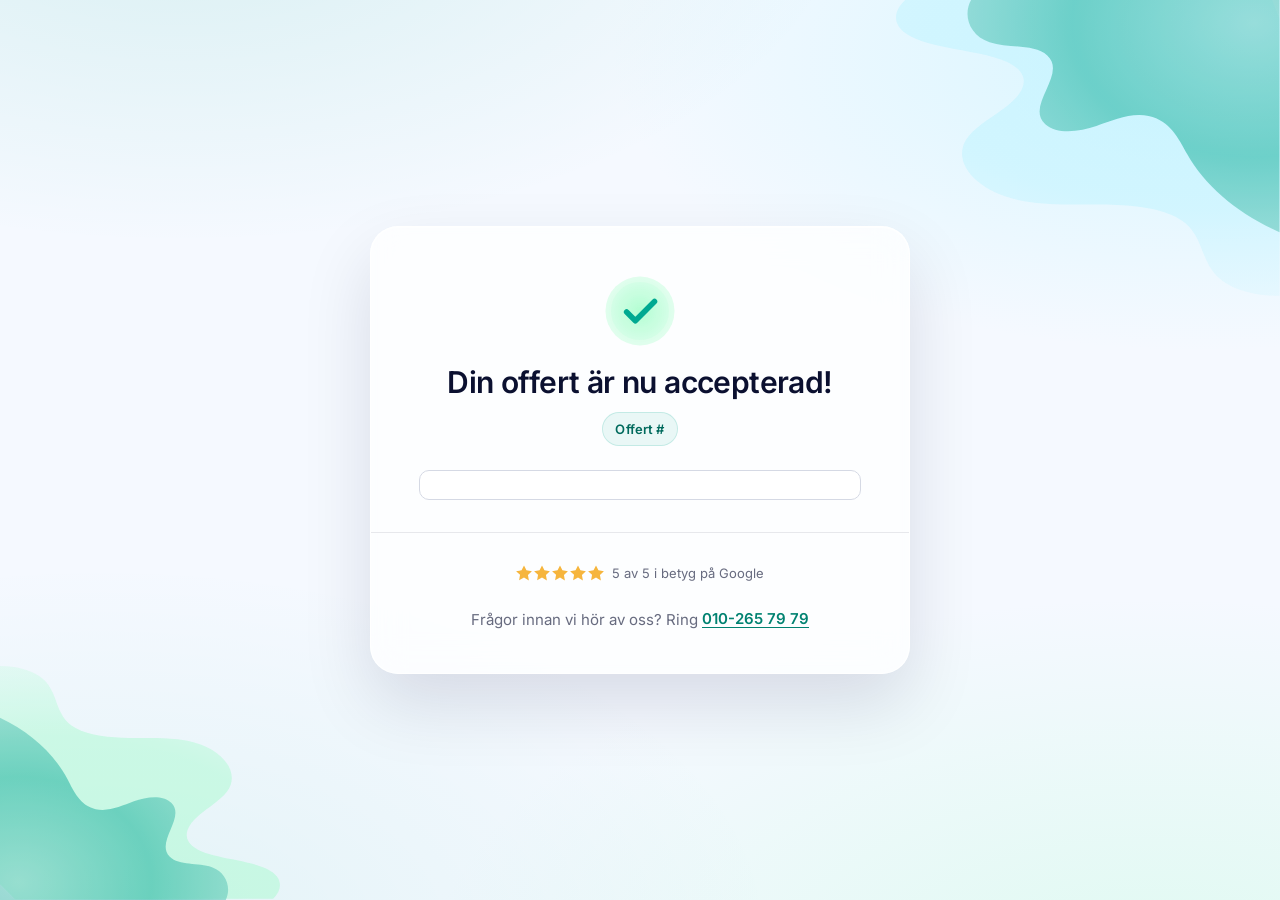
==== commit d751075e: "Stegremsan bort, kostnaderna och forberedelserna in AGARORDER 29 OKTOBER, ORDAGRANT: "SAHAR GAR VI V" ====
--- a/index.html
+++ b/index.html
@@ -33,6 +33,17 @@
       </div>
       <h1 class="oa__title" id="oaTitel">Din offert är nu accepterad!</h1>
       <span class="oa__ref" id="oaRef" hidden><span id="oaRefEtikett">Offert</span> #<span id="oaRefNr" data-oa="offert.referens"></span></span>
+      <!-- ACCEPTDATUMET. Ägarsvar 46, 25 oktober: "Ja, lägg till datum."
+           Datumet är en PARAMETER PER FALL i kontraktet (offert.accepterad,
+           ISO 8601) och står inte här: ett datum i markupen är samma fel som
+           "27 oktober 2026" i offertrepots elcentralmall, där en bokstavlig
+           sträng byts med str.replace vid varje bygge. Saknas datumet skrivs
+           ingen mening alls, aldrig en platshållare och aldrig ett gissat
+           datum.
+           ETT ACCEPTDATUM DRAR INTE MED SIG ETT GILTIG TILL. Ägardirektiv
+           23 oktober: offerten har ingen giltighetstid. prov.py stoppar varje
+           sida som skriver ett giltighetsdatum här. -->
+      <p class="oa__accept" id="oaAccept" hidden>Accepterad <span id="oaAcceptDatum"></span></p>
       <!-- KVITTOT. Sidan visade noll forekomster av "kr": kunden tryckte
            acceptera pa ett belopp och fick tillbaka en bock utan tal.
            Formen ar laddboxrepots egen, gemensamt/block/skarm-accept.html
@@ -49,34 +60,79 @@
       <h2 class="oa__eyebrow">Det här accepterade du</h2>
       <p class="oa__prod" id="oaProd" hidden><b id="oaProdRubrik"></b><span id="oaProdUnder"></span></p>
       <ul class="oa__rader" id="oaRader"></ul>
-      <p class="oa__not" id="oaNot" hidden></p>
       <h3 class="oa__ingar-rubrik" id="oaIngarRubrik" hidden>Allt som ingår</h3>
       <ul class="oa__ingar" id="oaIngar" hidden></ul>
       <p class="oa__fin" id="oaFin" hidden></p>
     </section>
 
-    <!-- 3 · what happens next -->
-    <section class="oa__section">
-      <div class="oa__next">
-      <h2 class="oa__eyebrow">Så här går vi vidare</h2>
-      <ol class="oa__steps" id="oaSteps">
-        <li class="oa__step">
-          <span class="oa__node" aria-hidden="true"><svg viewBox="0 0 24 24"><path d="M20 6L9 17l-5-5"/></svg></span>
-          <span class="oa__step-text"><span data-oa-steg="1">Din accept är registrerad</span><small data-oa-steg-under="1">Klart, vi har tagit emot ditt godkännande.</small></span>
-        </li>
-        <li class="oa__step">
-          <span class="oa__node" aria-hidden="true"><span>2</span></span>
-          <span class="oa__step-text"><span data-oa-steg="2">Vi ringer och bokar tid</span><small data-oa-steg-under="2">Ni kommer överens om en tid som passar dig.</small></span>
-        </li>
-        <li class="oa__step">
-          <span class="oa__node" aria-hidden="true"><span>3</span></span>
-          <span class="oa__step-text"><span data-oa-steg="3">Ampys behöriga elektriker utför arbetet</span><small data-oa-steg-under="3">På avtalad tid, utan överraskningar</small></span>
-        </li>
-      </ol>
-      </div>
+    <!-- 3 · KOSTNADER SOM KAN TILLKOMMA, och 3b FORBEREDELSERNA.
+         AGARDOKUMENT 29 OKTOBER, "Bokningsbekraftelse & Godkand offert",
+         ordagrant: "Det vi behover lagga till ar ovanfor villkor. 1:
+         Kostnader som kan tillkomma (som en dropdown) hamtas fran offert
+         mall laddbox. 2: Vad behover du gora innan installationen? Har vill
+         vi satta en standard for laddbox, batteri och elcentral."
+         Ordningen ar darfor kostnader, forberedelser, villkor, och det ar
+         samma ordning acceptskarmen inne i offerten fick samma dag.
+
+         BADA KOMMER UR KONTRAKTET, inte ur markupen, och det ar inte en
+         formalitet: texterna skiljer sig mellan mallarna (laddbox har sju
+         prissatta rader, elcentralen tre villkorstexter utan pris, service
+         och tillagg ingen fold alls), och sidan komponerar ingenting at fem
+         mallar. Saknas listan star sektionen kvar dold, som villkoren gor
+         utan sin adress.
+
+         FORMEN AR VILLKORSFOLDENS, inte en ny: samma details.oa__fold, samma
+         pil, samma kropp. Tre folder i rad som ser olika ut hade lasts som
+         tre sorters innehall.
+
+         PA PAPPER OPPNAS DE, av samma skal som villkoren: en stangd fold
+         doljer sitt innehall med ::details-content, och det biter ingen
+         display-regel pa barnet. -->
+    <section class="oa__section oa__villkor" id="oaKostnader" hidden>
+      <details class="oa__fold">
+        <summary>Kostnader som kan tillkomma<svg class="oa__fold-pil" viewBox="0 0 24 24" aria-hidden="true"><path d="m6 9 6 6 6-6"/></svg></summary>
+        <div class="oa__fold-kropp" id="oaKostnaderKropp"></div>
+      </details>
     </section>
 
-    <!-- 4 · trust + contact + close -->
+    <section class="oa__section oa__villkor" id="oaForbered" hidden>
+      <details class="oa__fold">
+        <summary>Vad behöver du göra före installationen?<svg class="oa__fold-pil" viewBox="0 0 24 24" aria-hidden="true"><path d="m6 9 6 6 6-6"/></svg></summary>
+        <div class="oa__fold-kropp" id="oaForberedKropp"></div>
+      </details>
+    </section>
+
+    <!-- 4 · VILLKOREN, I EN FOLD, LANGST NER.
+         AGARENS ORD 25 OKTOBER, ORDAGRANT: "Under det har vi kopvillkor.
+         Likt hur vi har det i offerten hade jag velat att denna lank och
+         'Las vara kopvillkor' ligger under en dropdown som heter villkor som
+         ligger langst ner pa orderbekraftelsen (GLOBAL NOTERING)."
+         Formen ar offertens egen, inte en ny: en o-fold med rubriken
+         Villkor och lanken i kroppen star likadant i
+         offerter/laddbox/body.html, elcentral/body.html, batteri/body.html
+         och tillagg/body.html. Lanktexten ar deras, ordagrant.
+         KOMMENTAREN CITERAR INGEN TAGG. En kommentar foljer med in i varje
+         byggd sida, och tva matningar raknade forst taggarna i den har
+         texten som markup: tre folder i en fil som har en. Oraklen tar nu
+         bort kommentarerna forst, och texten haller sig borta fran dem.
+         PLACERINGEN SPEGLAR OFFERTEN: folden ar sista innehallsblocket, och
+         under den star kortets avslutning med telefonnumret, precis som
+         offertens <footer class="o-fot"> star under folden dar.
+         LANKEN SKRIVS AV RENDERAREN, inte av markupen. Ett tomt href ar
+         inget villkor: saknas villkor_url star sektionen kvar dold och
+         ingen trasig lank nar kunden.
+         PA PAPPER OPPNAS FOLDEN. En stangd fold doljer sitt innehall med
+         ::details-content, och en display-regel pa barnet biter inte.
+         Samma matning som offertrepots egen: villkoren saknades helt i en
+         riktig utskrifts-PDF innan den regeln kom pa plats. -->
+    <section class="oa__section oa__villkor" id="oaVillkor" hidden>
+      <details class="oa__fold">
+        <summary>Villkor<svg class="oa__fold-pil" viewBox="0 0 24 24" aria-hidden="true"><path d="m6 9 6 6 6-6"/></svg></summary>
+        <div class="oa__fold-kropp" id="oaVillkorKropp"></div>
+      </details>
+    </section>
+
+    <!-- 5 · trust + contact + close -->
     <section class="oa__section">
       <div class="oa__trust">
         <span class="oa__trust-item">
--- a/styles.css
+++ b/styles.css
@@ -78,8 +78,6 @@
   /* Bocken och noden ar komponentmatt. Noden ar z5, alltsa traffytans golv:
      den ar inte klickbar, men 44 ar talet huset redan har for "sa stor ska
      en rund kontroll vara", och kopplingslinjen raknas ur den. */
-  --nod:var(--z5);
-  --steg-gap:var(--rytm-grupp);
   /* Bocken i hjalten ar sidans ENDA signaturfigur och har sitt eget matt. */
   --check:80px;
 
@@ -141,6 +139,15 @@
 .oa__ref{ display:inline-block; font-size:var(--t6); font-weight:600; letter-spacing:.01em;
   color:var(--teal-ink); background:rgba(0,169,145,.08); border:1px solid rgba(0,169,145,.16);
   padding:var(--s2) var(--s3); border-radius:999px; }
+
+/* --- acceptdatumet ------------------------------------------------------
+   Ägarsvar 46, 25 oktober: "Ja, lägg till datum." En rad under brickan, i
+   samma ton och storlek som sidans övriga sekundärtext (--t6 / --ink-soft),
+   så den läses som en notering om referensen och inte som ett nytt påstående.
+   INGEN EGEN MARGINAL: .oa__head är en flexkolumn med gap var(--s3), alltså
+   husets rytm. En margin-top här hade lagt sig OVANPÅ gapet och gett ett
+   avstånd som inte finns på skalan. */
+.oa__accept{ margin:0; font-size:var(--t6); font-weight:400; color:var(--ink-soft); }
 
 /* --- kvittot i huvudet -------------------------------------------------
    Ett tal, inte ett kort: sidan ar en bekraftelse och inte en andra offert.
@@ -193,23 +200,15 @@
 .oa__rad-text{ min-width:0; overflow-wrap:break-word; }
 .oa__rad-text small{ display:block; font-size:var(--t6); font-weight:400; color:var(--ink-soft);
   line-height:1.4; margin-top:var(--s0); }
-/* Pottmarkningen ar INTE radens spec: den sager vilket avdrag raden hor till
-   och star bara nar ordern har tva potter. Samma behandling som
-   tillaggsmallens .o-art__pott (offerter/tillagg/stil.css rad 23): mindre,
-   ljusare, lite bredare satt, sa den laser som en etikett och inte som mer
-   text om produkten. */
-/* RAKNAT: rgba(11,16,48,.5) mot kortytan mater omkring 3,3:1, alltsa under
-   4,5:1 for brodtext i 11 px. --ink-soft (.62) ar den ljusaste ton sidan redan
-   anvander och mater over 4,5:1. Etiketten skiljs darfor med storlek och
-   sparrning, inte med annu ljusare gratt. */
-.oa__rad-pott{ font-size:var(--t7) !important; letter-spacing:.02em;
-  color:var(--ink-soft) !important; margin-top:var(--s0) !important; }
+/* POTTMARKNINGEN AR BORTTAGEN, AGARENS ORD 25 OKTOBER: "Bara rubrikerna och
+   priset." Regeln .oa__rad-pott stod har och gav etiketten 11 px och lite
+   bredare sattning. Den ar borta ur CSS och inte bara ur renderingen: en
+   klass som finns kvar ar en inbjudan att anvanda den igen. */
 .oa__rad-pris{ flex:0 0 auto; font-weight:600; font-variant-numeric:tabular-nums; white-space:nowrap; }
 /* "ingen kostnad nu" och "dras nar de bestallt" ar ord, inte tal. De far
    darfor inte brodtextens vikt eller sifferbredden: en intresseanmalan som
    ser ut som en prisrad laser som nagot kunden har kopt. */
 .oa__rad-pris--ord{ font-weight:400; font-size:var(--t6); color:var(--ink-soft); white-space:normal; text-align:right; }
-.oa__not{ margin:var(--s3) 0 0; font-size:var(--t6); line-height:1.45; color:var(--ink-soft); }
 /* UPPMATT: rubriken stod i 13 px over en lista i 15, alltsa mindre an det
    den rubricerar. Nu samma steg som raderna, med vikten som skillnad.
    INTE ett steg UPP: pa servicebekraftelsen ar listan en jamlike till
@@ -221,7 +220,9 @@
    inget annat att lasa. Darfor brodtextens 15. */
 .oa__ingar{ list-style:none; margin:0; padding:0; display:flex; flex-direction:column; gap:var(--s3); font-size:var(--t5); }
 .oa__ingar li{ display:flex; align-items:flex-start; gap:var(--s3); line-height:1.35; }
-.oa__ingar li > span span{ display:block; font-size:var(--t6); color:var(--ink-soft); line-height:1.4; margin-top:var(--s0); }
+/* INGEN BRODTEXT UNDER EN PUNKT. Har stod .oa__ingar li > span span, specens
+   egen rad. Agaren 25 oktober: "bara vara en punktlista". Regeln ar borta,
+   inte bara tom: en regel utan innehall ar en regel nagon fyller igen. */
 /* EN BOCK, INTE TVA. Samma vektor som varje punktlista i offerten,
    gemensamt/bitar.py rad 10 till 11, sa listan pa bekraftelsen och listan i
    offerten bar samma symbol. Brickan ritas i CSS, inte i svg: border-radius
@@ -233,45 +234,70 @@
 /* Finstilten. Villkoret star EN gang, har, och inte en gang per rad:
    hedging-direktivet 2026-08-15. */
 .oa__fin{ margin:var(--rytm-block) 0 0; font-size:var(--t6); line-height:1.5; color:var(--ink-soft); }
-/* UPPMATT: lanken ar sidans enda kontroll utover telefonnumret och maste
-   ha 44 px traffyta. Inline i finstilten slog de 44 pixlarna ut radavstandet
-   i det stycke den stod i. Egen rad, egen traffyta, oforandrad brodtext. */
-.oa__fin a{ display:flex; align-items:center; width:fit-content; min-height:var(--z5);
-  padding:0 var(--s2); margin:var(--s0) 0 calc(var(--s2) * -1) calc(var(--s2) * -1);
-  color:var(--teal-deep); font-weight:600; text-decoration:underline; text-underline-offset:3px; }
-
-/* --- next-steps: centred group, internally left-aligned --- */
-.oa__next{ width:fit-content; max-width:100%; margin-inline:auto; }
+/* Finstilten bar kopvillkorslanken till 25 oktober. Den har flyttat till
+   folden langst ner (se .oa__fold), pa agarens ord. Har star nu EN mening
+   och ingenting annat. */
+
+/* --- villkorsfolden ----------------------------------------------------
+   Agarens ord 25 oktober: lanken ska ligga "under en dropdown som heter
+   villkor som ligger langst ner pa orderbekraftelsen", likt offerten.
+   MATTEN AR OFFERTENS EGNA, gemensamt/system.css rad 170 till 178:
+   .o-fold har 1 px ram, radie r2, summary med 12/16 i padding, 15/600 i
+   text och ett golv pa 48 px, och kroppen 0/16/16. Allt det ligger redan pa
+   den har sidans skalor, sa inget nytt matt uppstar av flytten.
+   PILEN RITAS SOM SVG, inte som en roterad CSS-ram. Sidan ritar redan bocken
+   och stjarnorna i svg, och en 1,8 px bred ram hade varit en langd till
+   utanfor husets skalor. */
+.oa__villkor{ padding-top:var(--s5); padding-bottom:var(--s5); }
+.oa__fold{ background:#fff; border:1px solid var(--line); border-radius:var(--r2); overflow:hidden; }
+.oa__fold > summary{ list-style:none; cursor:pointer; display:flex; align-items:center;
+  justify-content:space-between; gap:var(--s3); min-height:var(--z6);
+  padding:var(--s3) var(--s4); font-size:var(--t5); font-weight:600; color:var(--ink); }
+.oa__fold > summary::-webkit-details-marker{ display:none; }
+.oa__fold-pil{ flex:0 0 auto; width:var(--z1); height:var(--z1); fill:none; stroke:var(--ink-soft);
+  stroke-width:2; stroke-linecap:round; stroke-linejoin:round; transition:transform .18s var(--ease-soft); }
+.oa__fold[open] .oa__fold-pil{ transform:rotate(180deg); }
+@media (prefers-reduced-motion: reduce){ .oa__fold-pil{ transition:none; } }
+.oa__fold-kropp{ padding:0 var(--s4) var(--s4); }
+.oa__villkor-rad{ margin:0; font-size:var(--t6); line-height:1.5; color:var(--ink-soft); }
+/* DE TVA NYA FOLDARNA, 29 oktober: kostnader och forberedelser. Formen ar
+   villkorsfoldens, och texten ar samma grad och fargstyrka som .oa__villkor-rad
+   ovanfor, sa tre folder i rad laser som tre folder och inte som tre sorters
+   innehall. Punkten ar ritad och inte en list-style-bock: en bock betyder
+   "det har ingar" pa den har sidan, och forberedelserna ar tvartom nagot
+   kunden ska gora. */
+.oa__fold-intro{ margin:0 0 var(--s3); font-size:var(--t6); line-height:1.5; color:var(--ink-soft); }
+.oa__fold-fot{ margin:var(--s3) 0 0; font-size:var(--t7); line-height:1.45; color:var(--ink-soft); }
+.oa__fold-lista{ list-style:none; margin:0; padding:0; display:flex; flex-direction:column; gap:var(--s2); }
+.oa__fold-lista li{ display:flex; justify-content:space-between; gap:var(--s4);
+  font-size:var(--t6); line-height:1.5; color:var(--ink-soft); }
+.oa__fold-lista li b{ font-weight:600; color:var(--ink); }
+.oa__fold-lista li span{ text-align:right; white-space:nowrap; }
+/* Elcentralens rader ar villkorstexter utan pris: lead i fetstil och en
+   mening efter, pa EN rad som bryter normalt. Da far spannet inte sta kvar
+   hogerstallt och obrytbart. Klassen sattes forst med :has(), vilket band
+   formen till MARKUPENS form i stallet for till radens sort; renderaren
+   sager nu vilken sort raden ar, och CSS:en behover inte gissa. */
+.oa__fold-villkor{ display:block !important; }
+.oa__fold-villkor span{ text-align:left !important; white-space:normal !important; }
+.oa__fold-lista--punkt li{ display:block; position:relative; padding-left:var(--s4); }
+.oa__fold-lista--punkt li span{ text-align:left; white-space:normal; }
+.oa__fold-lista--punkt li::before{ content:""; position:absolute; left:0; top:.62em;
+  width:var(--s1); height:var(--s1); border-radius:50%; background:var(--teal); }
+/* Samma traffyta som lanken hade i finstilten: 44 px ar golvet, och de
+   negativa marginalerna haller radhojden oforandrad. */
+.oa__fold a{ display:flex; align-items:center; width:fit-content; min-height:var(--z5);
+  padding:0 var(--s2); margin:0 0 0 calc(var(--s2) * -1);
+  color:var(--teal-deep); font-weight:600; font-size:var(--t5);
+  text-decoration:underline; text-underline-offset:3px; }
+
+/* --- STEGREMSAN AR BORTTAGEN, 29 oktober, pa agarorder. Kvar star bara
+   ogonbrynet, som ordersektionen ocksa anvander ("Det har accepterade du").
+   Reglerna for .oa__next, .oa__steps, .oa__step, .oa__node och .oa__step-text
+   ar borta med den, och sa ar tokens --nod och --steg-gap: de hade ingen
+   annan brukare. En regel utan element ar en regel som vantar pa att nagon
+   ateruppfinner elementet. --- */
 .oa__eyebrow{ margin:0 0 var(--rytm-block); font-size:var(--t7); font-weight:600; text-transform:uppercase; letter-spacing:.14em; color:var(--teal-deep); }
-.oa__steps{ list-style:none; margin:0; padding:0; display:flex; flex-direction:column; gap:var(--steg-gap); }
-/* FYND: kopplingslinjen hade fast height:60px medan nod-till-nod-avståndet
-   varierar med radbrytningen. Uppmätt vid 390px: avstånden är 66px och 77px,
-   alltså synliga glapp på 6px och 17px, medan de vid 560px och uppåt är 35px
-   och linjen i stället sköt 25px förbi. Ankras nu i steget och sträcks från
-   nodens underkant till nästa nods överkant, vilket är exakt vid varje
-   texthöjd. align-items:flex-start ger noden samma linje som stegrubriken
-   i stället för att flyta mitt i textblocket. Rakningen star vid ::after
-   nedan och gors nu ur --nod och --steg-gap. */
-.oa__step{ position:relative; display:flex; align-items:flex-start; gap:var(--s4); }
-.oa__node{ position:relative; z-index:1; flex:0 0 auto; width:var(--nod); height:var(--nod); border-radius:50%;
-  display:grid; place-items:center; /* Vit text mot den ljusa änden av gradienten mätte 2,87:1. Mörkare släkte,
-     samma familj, med variablerna så färgerna inte kan glida isär igen. */
-  background:linear-gradient(145deg,var(--teal-deep),var(--teal-ink));
-  box-shadow:0 6px 16px rgba(0,169,145,.34), inset 0 0 0 3px rgba(255,255,255,.9); }
-/* KLASSEN, INTE INSTANSEN. Hojden var calc(100% - 12px) med top:42px, och
-   de tolv pixlarna var 42 minus luckan 30: tva matt bakade in i ett tredje.
-   Andrades luckan eller nodens storlek slutade linjen mota nasta nod, och
-   det ar precis vad som hande nar luckan gick fran 30 till --rytm-grupp.
-   Nu raknas linjen ur nodmattet och luckan, sa den ar exakt vid varje
-   kombination. */
-.oa__step:not(:last-child)::after{ content:""; position:absolute; z-index:0;
-  left:calc(var(--nod) / 2); margin-left:-1px; width:2px; top:var(--nod);
-  height:calc(100% - var(--nod) + var(--steg-gap));
-  background:linear-gradient(180deg, rgba(0,169,145,.42), rgba(0,169,145,.12)); }
-.oa__node span{ font-size:var(--t5); font-weight:600; color:#fff; line-height:1; }
-.oa__node svg{ width:var(--z2); height:var(--z2); fill:none; stroke:#fff; stroke-width:2.6; stroke-linecap:round; stroke-linejoin:round; }
-.oa__step-text{ font-size:var(--t4); line-height:1.35; font-weight:600; color:var(--ink); }
-.oa__step-text small{ display:block; font-size:var(--t5); font-weight:400; color:var(--ink-soft); line-height:1.4; margin-top:var(--s1); }
 
 /* --- trust + contact + close --- */
 .oa__trust{ display:flex; flex-wrap:wrap; align-items:center; justify-content:center; gap:var(--s3) var(--s4); text-align:center; }
@@ -316,11 +342,21 @@
     background:#fff; -webkit-backdrop-filter:none; backdrop-filter:none; }
   .oa__tick{ stroke-dashoffset:0 !important; animation:none !important; }
   .oa__disc{ animation:none !important; opacity:1 !important; transform:none !important; }
-  .oa__kvitto, .oa__order, .oa__rad, .oa__ingar li{ break-inside:avoid; }
+  .oa__kvitto, .oa__order, .oa__rad, .oa__ingar li, .oa__fold{ break-inside:avoid; }
   /* Lasbart pa papper: .62 och #5b6480 mot vitt ar for ljust i tryck. */
-  .oa__fin, .oa__not, .oa__kvitto-not, .oa__rad-text small,
-  .oa__ingar li > span span, .oa__prod span{ color:#3b4256 !important; }
+  .oa__fin, .oa__kvitto-not, .oa__rad-text small,
+  .oa__villkor-rad, .oa__prod span{ color:#3b4256 !important; }
+  /* FOLDEN OPPNAS PA PAPPER. En STANGD <details> doljer sitt innehall genom
+     ::details-content med content-visibility:hidden, och det biter ingen
+     display-regel pa barnet. Samma tre rader som offertrepots egen
+     utskriftsregel (gemensamt/system.css rad 519 till 522), som kom dit
+     efter en riktig utskrifts-PDF dar villkoren saknades helt. Det som
+     binder kunden ska med pa papperet. */
+  .oa__fold::details-content{ content-visibility:visible !important; block-size:auto !important; }
+  .oa__fold > .oa__fold-kropp{ display:block !important; }
+  .oa__fold-pil{ display:none !important; }
+  .oa__fold{ border-color:#d5d9e4; }
   /* En understruken lank utan adress ar inget villkor pa papper. */
-  .oa__fin a{ display:inline; min-height:0; padding:0; margin:0; }
-  .oa__fin a::after{ content:" (" attr(href) ")"; font-weight:400; text-decoration:none; }
-}
+  .oa__fold a{ display:inline; min-height:0; padding:0; margin:0; }
+  .oa__fold a::after{ content:" (" attr(href) ")"; font-weight:400; text-decoration:none; }
+}
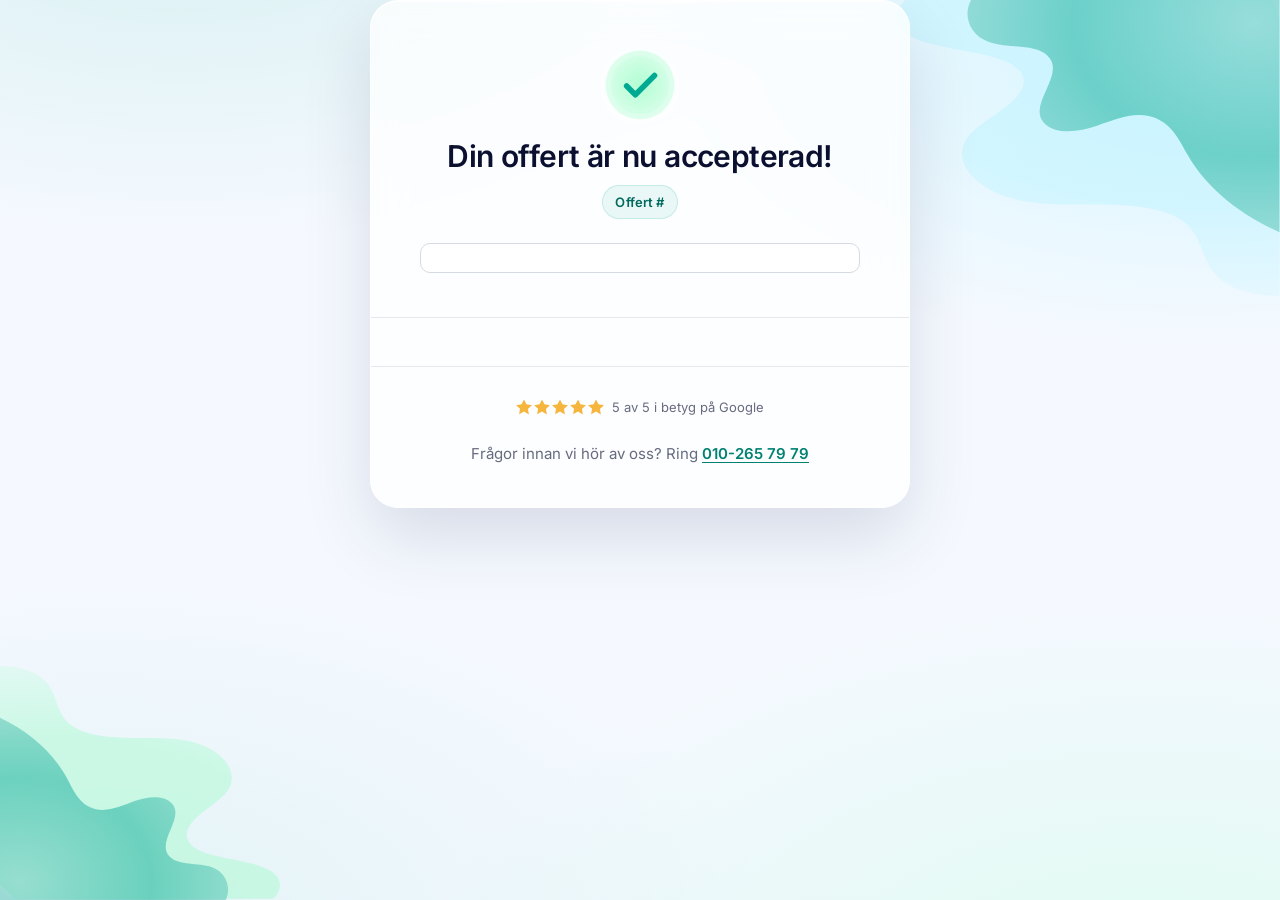
==== commit cc46a566: "Bekräftelsen ÄR acceptskärmen: en mall, innehållet byter ÄGAREN, ORDAGRANT: "de är inte likadana som" ====
--- a/index.html
+++ b/index.html
@@ -43,7 +43,6 @@
            ETT ACCEPTDATUM DRAR INTE MED SIG ETT GILTIG TILL. Ägardirektiv
            23 oktober: offerten har ingen giltighetstid. prov.py stoppar varje
            sida som skriver ett giltighetsdatum här. -->
-      <p class="oa__accept" id="oaAccept" hidden>Accepterad <span id="oaAcceptDatum"></span></p>
       <!-- KVITTOT. Sidan visade noll forekomster av "kr": kunden tryckte
            acceptera pa ett belopp och fick tillbaka en bock utan tal.
            Formen ar laddboxrepots egen, gemensamt/block/skarm-accept.html
@@ -53,16 +52,33 @@
         <span class="oa__kvitto-rad"><span id="oaPaket"></span><b class="kr" id="oaTotal"></b></span>
         <span class="oa__kvitto-not" id="oaKvittoNot"></span>
       </p>
-    </section>
+      <!-- RADERNA LIGGER I HUVUDET, DIREKT UNDER RUTAN, OCH DET AR AGARENS
+           ORDER. Hans ord om de bifogade skarmbilderna, ordagrant: "de ar
+           inte likadana som alla bifogade: Gillar de bifogade mer da det ar
+           samma mall dar innehallet andras. Har namnt detta till dig sa
+           varfor ar det inte standarden?" Forlagan ar acceptskarmen inne i
+           offerten, gemensamt/block/skarm-accept.html: dar star raderna som
+           en latt lista i oa__head, under kvittorutan, och acceptdatumet
+           sist. TRE SAKER AR BORTA harifran av samma skal, for de finns inte
+           pa forlagan: sektionsomslaget oa__order, ogonbrynet "Det har
+           accepterade du", och produktraden med sin beskrivning.
 
-    <!-- 2 · det kunden faktiskt accepterade -->
-    <section class="oa__section oa__order" id="oaOrder" hidden>
-      <h2 class="oa__eyebrow">Det här accepterade du</h2>
-      <p class="oa__prod" id="oaProd" hidden><b id="oaProdRubrik"></b><span id="oaProdUnder"></span></p>
+           ALLT SOM INGAR STAR KVAR, OCH DET AR EN FLAGGA OCH INTE ETT
+           FORBISEENDE. Forlagan har ingen plats for listan, men den ar
+           agargodkand text (25 oktober, ordagrant: "bara vara en
+           punktlista"), och for SERVICE ar den atta punkter mot tva rader -
+           tas den bort sager servicebekraftelsen nastan ingenting. En
+           radering av kundtext ar en enkelriktad dorr, sa den star kvar
+           tills agaren sagt till. [GAP] -->
       <ul class="oa__rader" id="oaRader"></ul>
       <h3 class="oa__ingar-rubrik" id="oaIngarRubrik" hidden>Allt som ingår</h3>
       <ul class="oa__ingar" id="oaIngar" hidden></ul>
-      <p class="oa__fin" id="oaFin" hidden></p>
+      <!-- ACCEPTDATUMET SIST I HUVUDET, som forlagans p.oa__datum. Det stod
+           OVANFOR kvittorutan till 31 oktober. Saknas datumet skrivs ingen
+           mening alls, aldrig en platshallare och aldrig ett gissat datum.
+           ETT ACCEPTDATUM DRAR INTE MED SIG ETT GILTIG TILL. Agardirektiv
+           23 oktober: offerten har ingen giltighetstid. -->
+      <p class="oa__accept" id="oaAccept" hidden>Accepterad <span id="oaAcceptDatum"></span></p>
     </section>
 
     <!-- 3 · KOSTNADER SOM KAN TILLKOMMA, och 3b FORBEREDELSERNA.
@@ -88,19 +104,23 @@
          PA PAPPER OPPNAS DE, av samma skal som villkoren: en stangd fold
          doljer sitt innehall med ::details-content, och det biter ingen
          display-regel pa barnet. -->
-    <section class="oa__section oa__villkor" id="oaKostnader" hidden>
-      <details class="oa__fold">
+    <!-- EN SEKTION FOR ALLA TRE FOLDARNA, som forlagans
+         section.oa__folds#oaFolds. Till 31 oktober lag de i TRE separata
+         oa__villkor-sektioner, vilket gav tre kantlinjer och tre
+         sektionsspalter dar forlagan har en. Folderna sjalva ar fortfarande
+         PER FALL: kostnaderna, forberedelserna och villkoren fylls var och en
+         ur sitt eget kontraktsfalt, och en fold utan innehall ar DOLD.
+         Agarens krav: samma mall, innehallet byter. -->
+    <section class="oa__section oa__folds" id="oaFolds" hidden>
+      <details class="oa__fold" id="oaKostnader" hidden>
         <summary>Kostnader som kan tillkomma<svg class="oa__fold-pil" viewBox="0 0 24 24" aria-hidden="true"><path d="m6 9 6 6 6-6"/></svg></summary>
         <div class="oa__fold-kropp" id="oaKostnaderKropp"></div>
       </details>
-    </section>
 
-    <section class="oa__section oa__villkor" id="oaForbered" hidden>
-      <details class="oa__fold">
+      <details class="oa__fold" id="oaForbered" hidden>
         <summary>Vad behöver du göra före installationen?<svg class="oa__fold-pil" viewBox="0 0 24 24" aria-hidden="true"><path d="m6 9 6 6 6-6"/></svg></summary>
         <div class="oa__fold-kropp" id="oaForberedKropp"></div>
       </details>
-    </section>
 
     <!-- 4 · VILLKOREN, I EN FOLD, LANGST NER.
          AGARENS ORD 25 OKTOBER, ORDAGRANT: "Under det har vi kopvillkor.
@@ -125,8 +145,7 @@
          ::details-content, och en display-regel pa barnet biter inte.
          Samma matning som offertrepots egen: villkoren saknades helt i en
          riktig utskrifts-PDF innan den regeln kom pa plats. -->
-    <section class="oa__section oa__villkor" id="oaVillkor" hidden>
-      <details class="oa__fold">
+      <details class="oa__fold" id="oaVillkor" hidden>
         <summary>Villkor<svg class="oa__fold-pil" viewBox="0 0 24 24" aria-hidden="true"><path d="m6 9 6 6 6-6"/></svg></summary>
         <div class="oa__fold-kropp" id="oaVillkorKropp"></div>
       </details>
--- a/styles.css
+++ b/styles.css
@@ -83,8 +83,32 @@
 
   position:relative; z-index:0;
   min-height:100vh; min-height:100dvh;
-  display:flex; flex-direction:column; align-items:center; justify-content:center;
+  display:flex; flex-direction:column; align-items:center; justify-content:flex-start;
   gap:var(--s4); padding:clamp(var(--s6),5vw,var(--s8)) clamp(var(--s4),calc(1.25vw + var(--s3)),var(--s5));
+  /* CENTRERINGEN AR FRUSEN, OCH DET AR HELA POANGEN.
+     justify-content:center stod har till 31 oktober och raknade om sig vid
+     VARJE hojdandring: oppnade kunden en fold krympte den fria ytan och
+     kortets topp vandrade uppat. Uppmatt pa fem mallar och sju vyporter:
+     -30,0 till -214,2 px, alltsa agarens "allting expanderar over en".
+     Raden nedan ger samma viloposition men laser ett FRUSET matt i stallet
+     for kortets aktuella hojd, sa det finns ingenting att rakna om:
+       dagens topp = max(husets padding, (100dvh - korthojden) / 2)
+     och det ar exakt uttrycket. --oa-kort bakas in per sida av bygg.py, som
+     mater kortets stangda hojd i webblasaren; prov.py kraver att talet ar
+     lika med ett farskt matt, sa det inte kan drifta nar innehallet andras.
+     Uppmatt efterat: 0,0 px skifte pa alla 35 cellerna, och vilopositionen
+     oforandrad - varsta avvikelse 0,2 px, vilket ar subpixelavrundning.
+     TRE KANDIDATER SOM INTE DUGDE, alla uppmatta samma dag:
+       margin-block:auto pa kortet suger upp fri yta precis som
+         justify-content:center och gav IDENTISKA tal, alltsa en nollatgard;
+       justify-content:safe center likasa - "safe" biter bara vid NEGATIV
+         fri yta, och behallaren har min-height, sa det hander aldrig har;
+       justify-content:flex-start utan toppspalt star still men flyttar
+         vilopositionen upp till 284 px, och padding-block:clamp(.,8dvh,.)
+         upp till 247 px OCH 33 px pa mobilen dar ingen bugg fanns.
+     GOLVET AR HUSETS EGET clamp, inte ett tal: ett hardkodat 59px flyttade
+     mobilen 27 px i den forsta matningen. */
+  padding-top:max(clamp(var(--s6),5vw,var(--s8)), calc((100dvh - var(--oa-kort))/2));
   overflow:hidden; box-sizing:border-box;
   /* Samma stack som gemensamt/system.css rad 599, med Inter först. */
   font-family:"Inter", system-ui, -apple-system, "Segoe UI", Roboto, sans-serif;
@@ -147,7 +171,12 @@
    INGEN EGEN MARGINAL: .oa__head är en flexkolumn med gap var(--s3), alltså
    husets rytm. En margin-top här hade lagt sig OVANPÅ gapet och gett ett
    avstånd som inte finns på skalan. */
-.oa__accept{ margin:0; font-size:var(--t6); font-weight:400; color:var(--ink-soft); }
+/* Acceptdatumet star SIST i huvudet och centrerat, som forlagans
+   p.oa__datum. Forlagan satter margin-top; har star margin:0 kvar med
+   flit, for .oa__head ar en flexkolumn med gap var(--s3) och en
+   margin-top hade lagt sig OVANPA gapet - ett avstand utanfor skalan. */
+.oa__accept{ margin:0; font-size:var(--t6); font-weight:400; color:var(--ink-soft);
+  text-align:center; font-variant-numeric:tabular-nums; }
 
 /* --- kvittot i huvudet -------------------------------------------------
    Ett tal, inte ett kort: sidan ar en bekraftelse och inte en andra offert.
@@ -167,7 +196,16 @@
    Talen staplas under varandra och ska vara lodratt i linje. Bredden styrs
    nu av sektionens innermatt, som ar samma matt raderna far. Efter: 811,8
    mot 811,8 vid 1180 och 348,1 mot 348,1 vid 390. */
-.oa__kvitto{ width:100%; display:flex; flex-direction:column; gap:var(--s1);
+/* RUTAN AR INDRAGEN TILL 440 px, 31 OKTOBER, AGARORDER. Forlagan ar
+   acceptskarmen, gemensamt/system.css rad 2437: max-width:440px.
+   DET UPPHAVER EN MATT RATTNING, och det ska sagas rakt ut: rutan gjordes
+   FULLBREDD med flit, for da matte kvittots hogerkant 810,0 och radernas
+   811,8, alltsa 1,8 px isar, och tal som staplas ska sta lodratt i linje.
+   Med indraget ar de inte langre i linje - det ar forlagans form, dar
+   rutan ar en ruta och raderna star under den.
+   Ramens #d5d9e4 och notens #5b6480 ar rava varden och inte husets token;
+   de stod sa redan fore det har passet. */
+.oa__kvitto{ width:100%; max-width:440px; display:flex; flex-direction:column; gap:var(--s1);
   margin:var(--s3) auto 0; padding:var(--s3) var(--s4); text-align:left;
   background:#fff; border:1px solid #d5d9e4; border-radius:var(--r1); }
 .oa__kvitto-rad{ display:flex; justify-content:space-between; align-items:baseline; gap:var(--s4);
@@ -188,10 +226,12 @@
    700, så ingen såg det. Inter bär 300 till 800 och hade renderat 800,
    alltså tyngre än någon annan text på sidan utom totalen. Husets .t-h3 är
    17/600, och det är vad produktraden är. Skrivet, inte ärvt. */
-.oa__prod{ margin:0 0 var(--s3); font-size:var(--t4); line-height:1.35; font-weight:600; color:var(--ink); }
-.oa__prod b{ font-weight:600; }
-.oa__prod span{ display:block; font-size:var(--t6); font-weight:400; color:var(--ink-soft); margin-top:var(--s1); }
-.oa__rader{ list-style:none; margin:0; padding:0; display:flex; flex-direction:column; }
+/* .oa__prod AR BORTTAGEN 31 OKTOBER med sitt element: forlagan har ingen
+   produktrad under kvittorutan. Filens egen regel galler - en regel utan
+   element ar en regel som vantar pa att nagon ateruppfinner elementet. */
+/* RADERNA LIGGER NU I HUVUDET, under kvittorutan, som forlagan
+   (gemensamt/system.css rad 956: margin-top:var(--s4)). */
+.oa__rader{ list-style:none; margin:var(--s4) 0 0; padding:0; display:flex; flex-direction:column; }
 .oa__rader:empty{ display:none; }
 .oa__rad{ display:flex; align-items:baseline; justify-content:space-between; gap:var(--s3);
   padding:var(--rytm-rad) 0; border-top:1px solid var(--line); font-size:var(--t5); line-height:1.35; }
@@ -233,7 +273,9 @@
   stroke-width:1.9; stroke-linecap:round; stroke-linejoin:round; }
 /* Finstilten. Villkoret star EN gang, har, och inte en gang per rad:
    hedging-direktivet 2026-08-15. */
-.oa__fin{ margin:var(--rytm-block) 0 0; font-size:var(--t6); line-height:1.5; color:var(--ink-soft); }
+/* .oa__fin AR BORTTAGEN 31 OKTOBER med sitt element. Villkoret star EN
+   gang, nu i kvittorutans egen not, som pa forlagan - och
+   hedging-direktivet 2026-08-15 sager just EN gang. Det stod pa tva. */
 /* Finstilten bar kopvillkorslanken till 25 oktober. Den har flyttat till
    folden langst ner (se .oa__fold), pa agarens ord. Har star nu EN mening
    och ingenting annat. */
@@ -248,7 +290,12 @@
    PILEN RITAS SOM SVG, inte som en roterad CSS-ram. Sidan ritar redan bocken
    och stjarnorna i svg, och en 1,8 px bred ram hade varit en langd till
    utanfor husets skalor. */
-.oa__villkor{ padding-top:var(--s5); padding-bottom:var(--s5); }
+/* EN SEKTION, TRE FOLDER, 31 OKTOBER. Forlagan har section.oa__folds med
+   gap var(--s2), gemensamt/system.css rad 966. Har lag foldarna i tre egna
+   .oa__villkor-sektioner, alltsa tre kantlinjer och tre sektionsspalter
+   dar forlagan har en. .oa__villkor-rad lever kvar: det ar lankstycket. */
+.oa__folds{ padding-top:var(--s5); padding-bottom:var(--s5);
+  display:flex; flex-direction:column; gap:var(--s2); }
 .oa__fold{ background:#fff; border:1px solid var(--line); border-radius:var(--r2); overflow:hidden; }
 .oa__fold > summary{ list-style:none; cursor:pointer; display:flex; align-items:center;
   justify-content:space-between; gap:var(--s3); min-height:var(--z6);
@@ -297,7 +344,8 @@
    ar borta med den, och sa ar tokens --nod och --steg-gap: de hade ingen
    annan brukare. En regel utan element ar en regel som vantar pa att nagon
    ateruppfinner elementet. --- */
-.oa__eyebrow{ margin:0 0 var(--rytm-block); font-size:var(--t7); font-weight:600; text-transform:uppercase; letter-spacing:.14em; color:var(--teal-deep); }
+/* .oa__eyebrow AR BORTTAGEN 31 OKTOBER med sitt enda element, ogonbrynet
+   "Det har accepterade du". Forlagan har inget ogonbryn. */
 
 /* --- trust + contact + close --- */
 .oa__trust{ display:flex; flex-wrap:wrap; align-items:center; justify-content:center; gap:var(--s3) var(--s4); text-align:center; }
